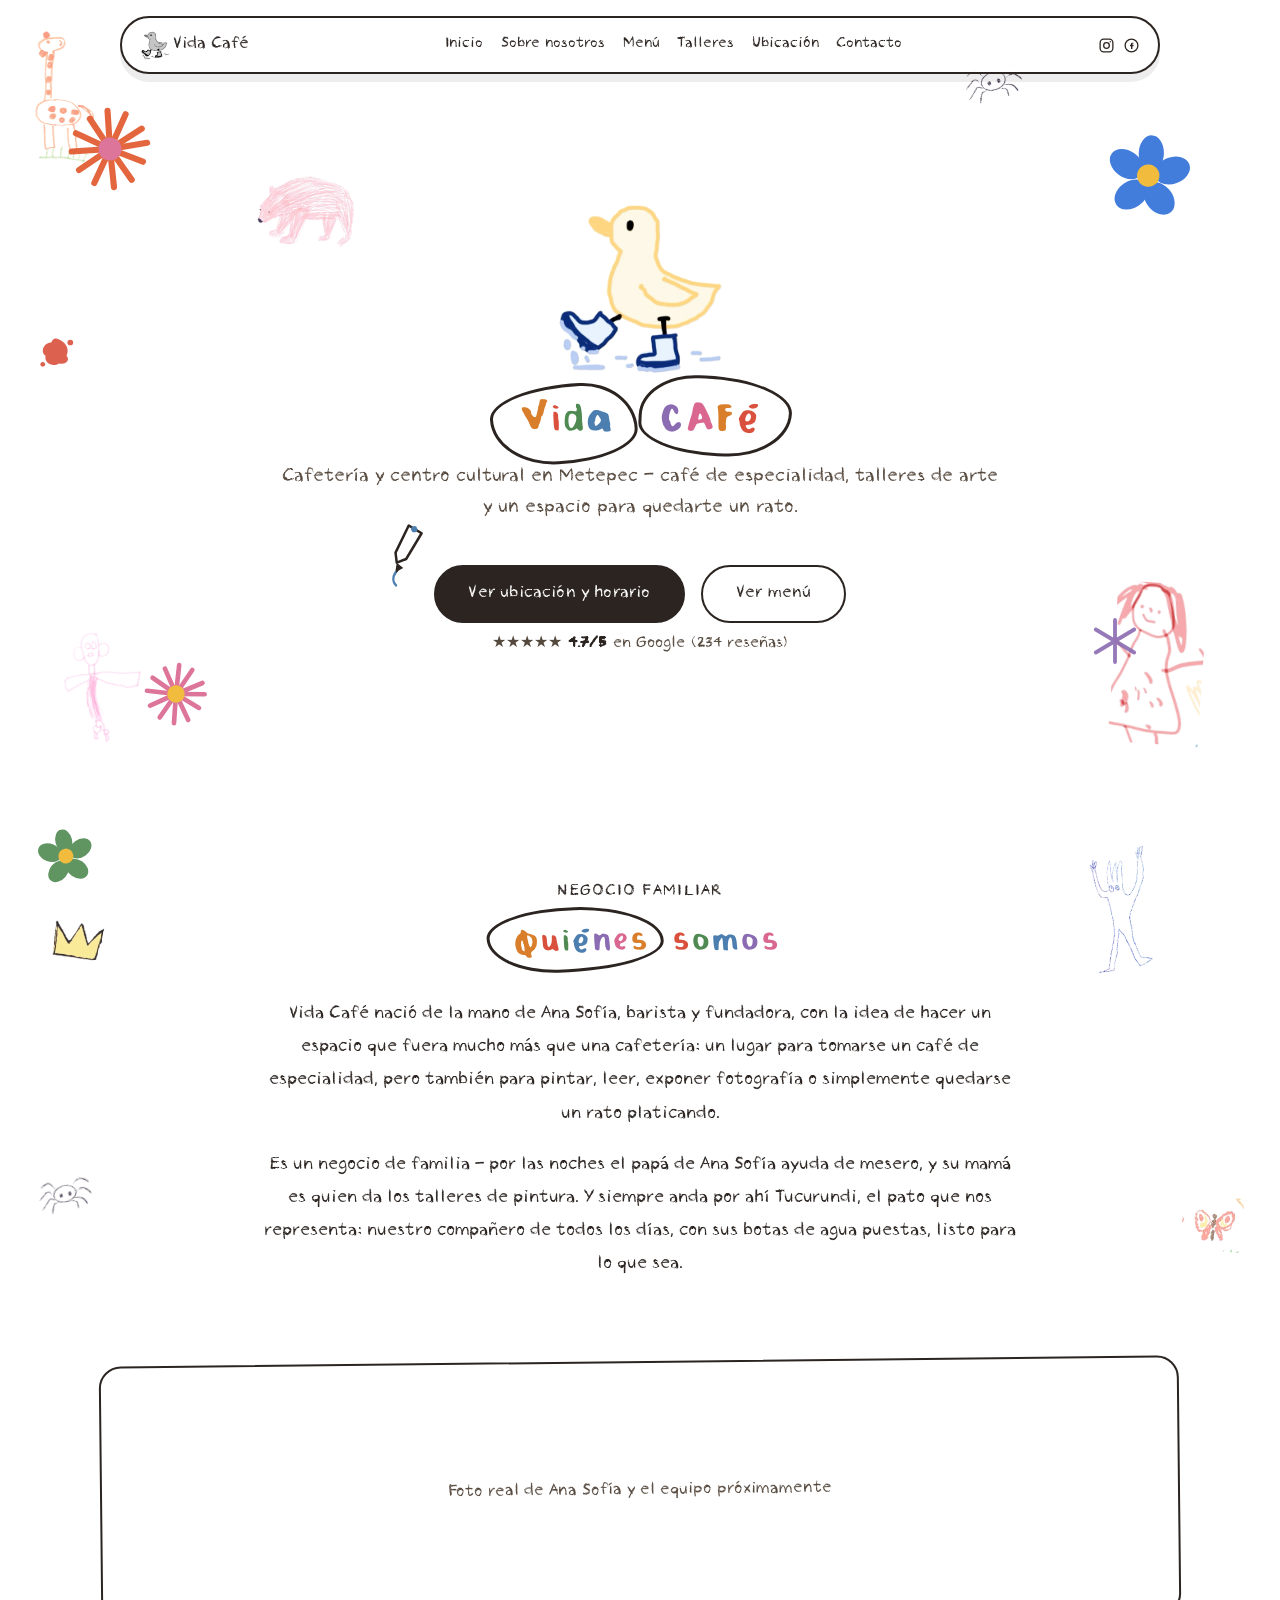
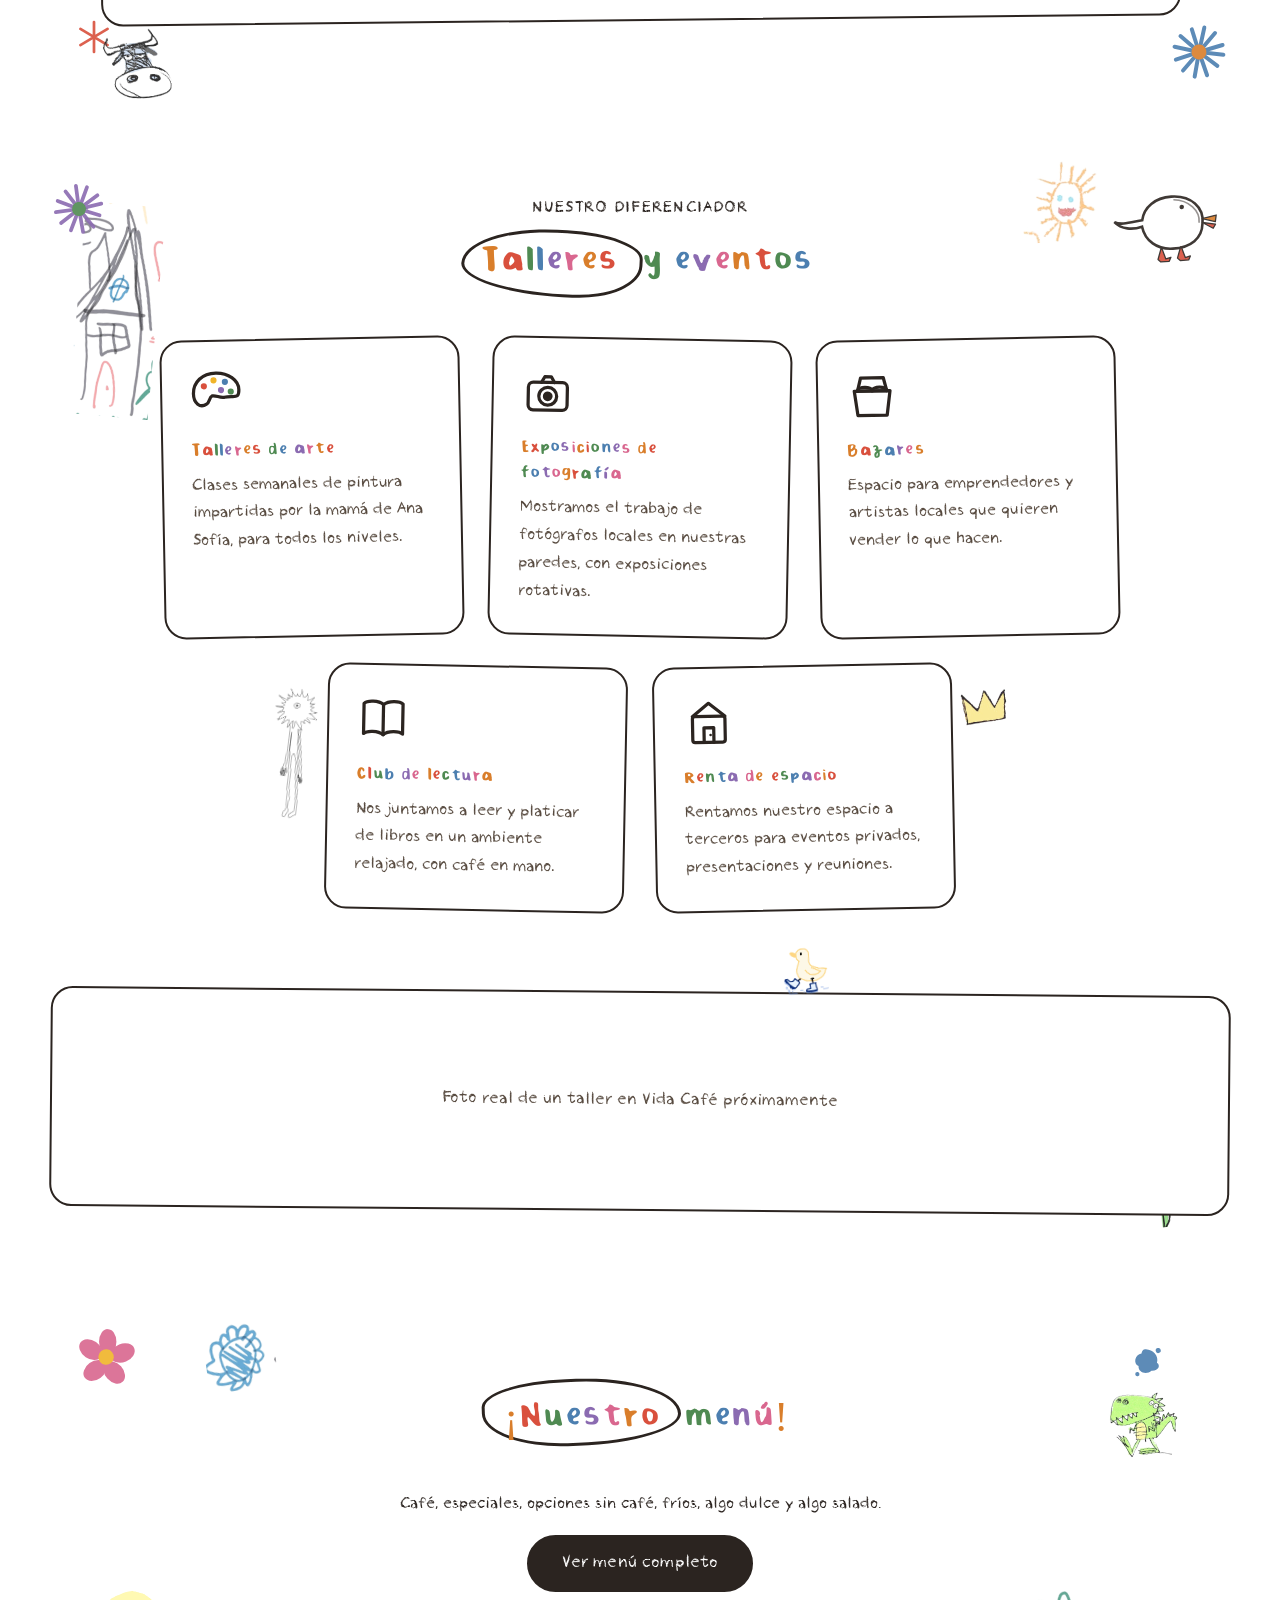
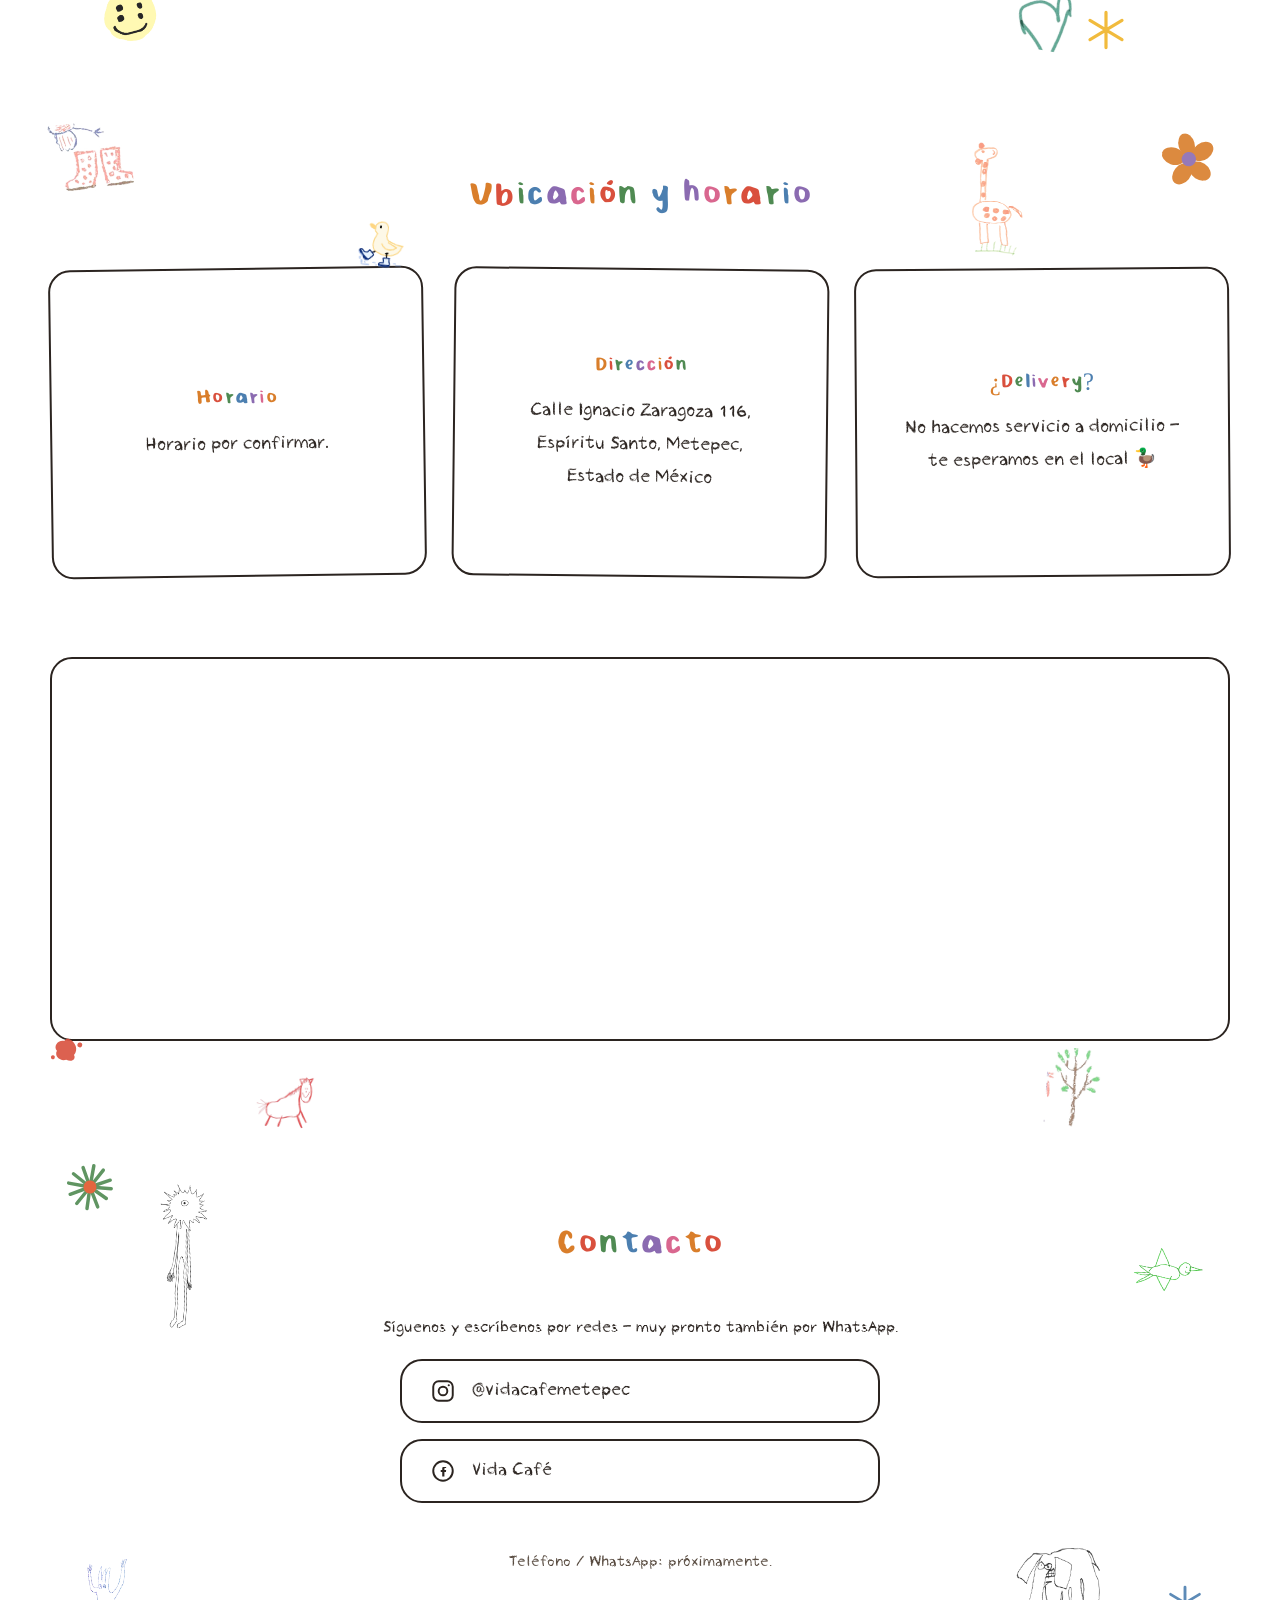
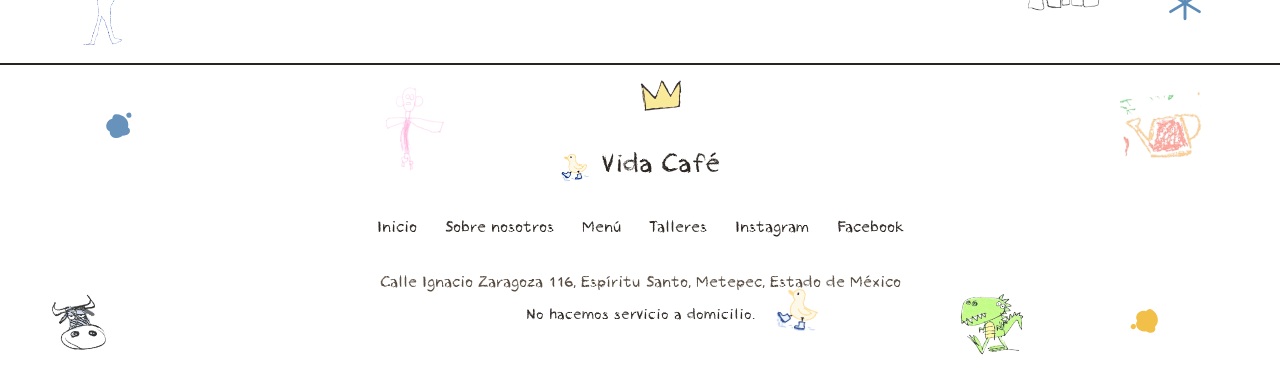
==== index.html @ b2fe5517 "Primer commit: estructura inicial Vida Café" ====
<!DOCTYPE html>
<html lang="es-MX">
<head>
  <meta charset="UTF-8">
  <meta name="viewport" content="width=device-width, initial-scale=1.0">
  <title>Vida Café — Cafetería y Centro Cultural en Metepec</title>
  <meta name="description" content="Vida Café: cafetería y centro cultural en Metepec. Café de especialidad, talleres de arte, exposiciones y bazares. Sin servicio a domicilio.">

  <!-- PENDIENTE: actualizar canonical/og:url con el dominio final de Cloudflare Pages -->
  <link rel="canonical" href="https://vidacafe.pages.dev/">

  <meta property="og:type" content="website">
  <meta property="og:site_name" content="Vida Café">
  <meta property="og:title" content="Vida Café — Cafetería y Centro Cultural en Metepec">
  <meta property="og:description" content="Café de especialidad, talleres de arte, exposiciones y bazares en Metepec. Sin servicio a domicilio.">
  <meta property="og:url" content="https://vidacafe.pages.dev/">
  <meta property="og:image" content="https://vidacafe.pages.dev/images/og-preview.jpg">
  <meta property="og:image:width" content="1200">
  <meta property="og:image:height" content="630">
  <meta property="og:locale" content="es_MX">

  <meta name="twitter:card" content="summary_large_image">
  <meta name="twitter:title" content="Vida Café — Cafetería y Centro Cultural en Metepec">
  <meta name="twitter:description" content="Café de especialidad, talleres de arte, exposiciones y bazares en Metepec.">
  <meta name="twitter:image" content="https://vidacafe.pages.dev/images/og-preview.jpg">

  <link rel="icon" type="image/png" href="images/favicon-pato.png">
  <!-- Precarga de las fuentes locales criticas (cuerpo y titulares) para que
       no se vean un instante con la fuente genérica del sistema antes de
       cargar — ver font-display:block en style.css. -->
  <link rel="preload" href="fonts/CrayonHandRegular2016Demo.ttf" as="font" type="font/ttf" crossorigin>
  <link rel="preload" href="fonts/BoldCrayola-Regular.ttf" as="font" type="font/ttf" crossorigin>
  <link rel="preconnect" href="https://fonts.googleapis.com">
  <link rel="preconnect" href="https://fonts.gstatic.com" crossorigin>
  <link href="https://fonts.googleapis.com/css2?family=Patrick+Hand&family=Permanent+Marker&display=swap" rel="stylesheet">
  <link rel="stylesheet" href="style.css">

  <script type="application/ld+json">
  {
    "@context": "https://schema.org",
    "@type": "CafeOrCoffeeShop",
    "name": "Vida Café",
    "url": "https://vidacafe.pages.dev/",
    "menu": "https://vidacafe.pages.dev/menu.html",
    "address": {
      "@type": "PostalAddress",
      "streetAddress": "Calle Ignacio Zaragoza 116, Espíritu Santo",
      "addressLocality": "Metepec",
      "addressRegion": "Estado de México",
      "addressCountry": "MX"
    },
    "aggregateRating": {
      "@type": "AggregateRating",
      "ratingValue": "4.7",
      "reviewCount": "234"
    },
    "sameAs": [
      "https://www.instagram.com/vidacafemetepec/"
    ]
  }
  </script>
  <!-- NOTA: openingHours y telephone se omiten a propósito del structured data hasta
       confirmar horario vigente y número de contacto (ver PENDIENTES en el código). -->
</head>
<body>

  <!-- Filtro SVG de grano de crayón — compartido, se usa con moderación (solo en el
       Tucurundi grande del hero y el de "Sobre nosotros") para no afectar el
       rendimiento en móvil. -->
  <svg width="0" height="0" style="position:absolute" aria-hidden="true">
    <defs>
      <filter id="crayon-grain" x="-20%" y="-20%" width="140%" height="140%">
        <feTurbulence type="fractalNoise" baseFrequency="0.9" numOctaves="2" result="noise" seed="7"/>
        <feDisplacementMap in="SourceGraphic" in2="noise" scale="3" xChannelSelector="R" yChannelSelector="G"/>
      </filter>
    </defs>
  </svg>

  <!-- ============ HEADER ============ -->
  <header class="site-header" id="site-header">
    <div class="header-inner">
      <a href="#top" class="logo">
        <img src="images/header-pato-color.png" alt="" class="logo-mark">
        Vida Café
      </a>

      <nav class="main-nav" id="main-nav" aria-label="Navegación principal">
        <ul>
          <li><a href="#top">Inicio</a></li>
          <li><a href="#sobre-nosotros">Sobre nosotros</a></li>
          <li><a href="#menu-teaser">Menú</a></li>
          <li><a href="#talleres">Talleres</a></li>
          <li><a href="#ubicacion">Ubicación</a></li>
          <li><a href="#contacto">Contacto</a></li>
        </ul>
      </nav>

      <nav class="header-social" aria-label="Redes sociales">
        <a href="https://www.instagram.com/vidacafemetepec/" target="_blank" rel="noopener" aria-label="Instagram">
          <svg viewBox="0 0 24 24" fill="none" stroke="currentColor" stroke-width="1.8"><rect x="3" y="3" width="18" height="18" rx="5"/><circle cx="12" cy="12" r="4"/><circle cx="17.3" cy="6.7" r="1" fill="currentColor" stroke="none"/></svg>
        </a>
        <!-- PENDIENTE: confirmar URL exacta de la página de Facebook "Vida Café" -->
        <a href="https://www.facebook.com/vidacafemetepec" target="_blank" rel="noopener" aria-label="Facebook">
          <svg viewBox="0 0 24 24" fill="none" stroke="currentColor" stroke-width="1.8"><circle cx="12" cy="12" r="9"/><path d="M13.8 8.2h-1.3c-.7 0-1.2.5-1.2 1.2v1.6H9.9v2h1.4V17h2v-4h1.4l.2-2h-1.6V9.7c0-.3.2-.5.5-.5h1.1V8.2z" fill="currentColor" stroke="none"/></svg>
        </a>
      </nav>

      <button class="nav-toggle" id="nav-toggle" aria-label="Abrir menú de navegación" aria-expanded="false" aria-controls="main-nav">
        <span></span><span></span><span></span>
      </button>
    </div>
  </header>

  <main id="top">

    <!-- ============ HERO ============ -->
    <section class="hero" id="hero">

      <svg class="hero-decor hero-decor--flower-1" viewBox="0 0 120 120" aria-hidden="true">
        <g stroke="#e0562b" stroke-width="8" stroke-linecap="round">
          <line x1="60" y1="60" x2="109" y2="57"/>
          <line x1="60" y1="60" x2="101" y2="81"/>
          <line x1="60" y1="60" x2="84" y2="103"/>
          <line x1="60" y1="60" x2="60" y2="110"/>
          <line x1="60" y1="60" x2="35" y2="102"/>
          <line x1="60" y1="60" x2="17" y2="83"/>
          <line x1="60" y1="60" x2="10" y2="58"/>
          <line x1="60" y1="60" x2="18" y2="35"/>
          <line x1="60" y1="60" x2="38" y2="18"/>
          <line x1="60" y1="60" x2="62" y2="10"/>
          <line x1="60" y1="60" x2="85" y2="17"/>
          <line x1="60" y1="60" x2="104" y2="38"/>
        </g>
        <circle cx="60" cy="60" r="15" fill="#d9678f"/>
      </svg>
      <svg class="hero-decor hero-decor--flower-2" viewBox="0 0 120 120" aria-hidden="true">
        <g fill="#2e6fd9">
          <ellipse cx="60" cy="26" rx="18" ry="26" transform="rotate(-6 60 26)"/>
          <ellipse cx="93" cy="46" rx="19" ry="26" transform="rotate(62 93 46)"/>
          <ellipse cx="80" cy="88" rx="19" ry="26" transform="rotate(132 80 88)"/>
          <ellipse cx="40" cy="88" rx="19" ry="26" transform="rotate(-132 40 88)"/>
          <ellipse cx="27" cy="46" rx="19" ry="26" transform="rotate(-62 27 46)"/>
        </g>
        <circle cx="60" cy="58" r="16" fill="#f0b429"/>
      </svg>
      <svg class="hero-decor hero-decor--flower-3" viewBox="0 0 120 120" aria-hidden="true">
        <g stroke="#d9678f" stroke-width="8" stroke-linecap="round">
          <line x1="60" y1="60" x2="109" y2="57"/>
          <line x1="60" y1="60" x2="101" y2="81"/>
          <line x1="60" y1="60" x2="84" y2="103"/>
          <line x1="60" y1="60" x2="60" y2="110"/>
          <line x1="60" y1="60" x2="35" y2="102"/>
          <line x1="60" y1="60" x2="17" y2="83"/>
          <line x1="60" y1="60" x2="10" y2="58"/>
          <line x1="60" y1="60" x2="18" y2="35"/>
          <line x1="60" y1="60" x2="38" y2="18"/>
          <line x1="60" y1="60" x2="62" y2="10"/>
          <line x1="60" y1="60" x2="85" y2="17"/>
          <line x1="60" y1="60" x2="104" y2="38"/>
        </g>
        <circle cx="60" cy="60" r="15" fill="#f0b429"/>
      </svg>
      <svg class="hero-decor hero-decor--star" viewBox="0 0 50 50" fill="none" stroke="#8b6bb1" stroke-width="4" stroke-linecap="round" aria-hidden="true">
        <path d="M25,3 L25,47 M5,13 L45,37 M45,13 L5,37"/>
      </svg>
      <svg class="hero-decor hero-decor--splatter" viewBox="0 0 40 40" aria-hidden="true">
        <path d="M20,6 C28,8 34,16 30,24 C34,28 30,34 22,32 C16,36 6,32 8,24 C2,20 6,10 14,10 C15,7 17,5 20,6 Z" fill="#d9503d"/>
        <circle cx="34" cy="10" r="3" fill="#d9503d"/>
        <circle cx="5" cy="33" r="2.5" fill="#d9503d"/>
      </svg>
      <img src="images/doodle-nina2.png" alt="" class="site-doodle" style="bottom:6%; right:6%; width:90px; transform:rotate(4deg);">
      <img src="images/doodle-arana.png" alt="" class="site-doodle" style="top:8%; right:20%; width:60px; transform:rotate(-8deg);">
      <img src="images/doodle-oso.png" alt="" class="site-doodle" style="top:22%; left:20%; width:100px; transform:rotate(6deg);">
      <img src="images/doodle-nino2.png" alt="" class="site-doodle" style="bottom:4%; left:5%; width:80px; transform:rotate(-5deg);">
      <img src="images/doodle-jirafa.png" alt="" class="site-doodle" style="top:4%; left:2%; width:70px; transform:rotate(4deg);">

      <div class="hero-content">
        <div class="hero-mascot">
          <img src="images/header-pato-color.png" alt="Tucurundi, el pato mascota de Vida Café" loading="lazy">
        </div>

        <h1>
          <span class="doodle-word doodle-color-a doodle-shape-1">Vida</span>
          <span class="doodle-word doodle-color-e doodle-shape-2">CAFé</span>
        </h1>
        <p class="hero-tagline">Cafetería y centro cultural en Metepec — café de especialidad, talleres de arte y un espacio para quedarte un rato.</p>
        <div class="hero-actions">
          <svg class="hero-brush" viewBox="0 0 80 100" aria-hidden="true">
            <path d="M55,8 L72,25 L38,59 L22,61 L24,45 Z" fill="none" stroke="#2b2420" stroke-width="4" stroke-linejoin="round"/>
            <path d="M22,61 L14,80 L22,74 L30,72 Z" fill="#2b2420"/>
            <path d="M16,76 C10,82 8,90 12,96" fill="none" stroke="#4c7fb0" stroke-width="4" stroke-linecap="round"/>
            <circle cx="62" cy="16" r="5" fill="#4c7fb0"/>
          </svg>
          <a class="btn btn-primary" href="#ubicacion">Ver ubicación y horario</a>
          <a class="btn btn-secondary" href="menu.html">Ver menú</a>
        </div>
        <p class="hero-rating">
          <span aria-hidden="true">★★★★★</span>
          <strong>4.7/5</strong> en Google
          <a href="https://www.google.com/maps/place/VIDA+CAF%C3%88/@19.2511223,-99.6076966,17z/data=!4m8!3m7!1s0x85cd8b53cfdc57ed:0x4b6cc9bba37746ba!8m2!3d19.2511223!4d-99.6076966!9m1!1b1!16s%2Fg%2F11vdk07ysh?entry=ttu&g_ep=EgoyMDI2MDkwMi4wIKXMDSoASAFQAw%3D%3D" target="_blank" rel="noopener">(234 reseñas)</a>
        </p>
      </div>
    </section>

    <!-- ============ SOBRE NOSOTROS ============ -->
    <section id="sobre-nosotros" class="about">
      <svg class="about-decor about-decor--flower-1" viewBox="0 0 120 120" aria-hidden="true">
        <g fill="#4f8a52">
          <ellipse cx="60" cy="26" rx="18" ry="26" transform="rotate(-6 60 26)"/>
          <ellipse cx="93" cy="46" rx="19" ry="26" transform="rotate(62 93 46)"/>
          <ellipse cx="80" cy="88" rx="19" ry="26" transform="rotate(132 80 88)"/>
          <ellipse cx="40" cy="88" rx="19" ry="26" transform="rotate(-132 40 88)"/>
          <ellipse cx="27" cy="46" rx="19" ry="26" transform="rotate(-62 27 46)"/>
        </g>
        <circle cx="60" cy="58" r="16" fill="#f0b429"/>
      </svg>
      <svg class="about-decor about-decor--star" viewBox="0 0 50 50" fill="none" stroke="#d9503d" stroke-width="4" stroke-linecap="round" aria-hidden="true">
        <path d="M25,3 L25,47 M5,13 L45,37 M45,13 L5,37"/>
      </svg>
      <svg class="about-decor about-decor--flower-2" viewBox="0 0 120 120" aria-hidden="true">
        <g stroke="#4c7fb0" stroke-width="8" stroke-linecap="round">
          <line x1="60" y1="60" x2="109" y2="57"/>
          <line x1="60" y1="60" x2="101" y2="81"/>
          <line x1="60" y1="60" x2="84" y2="103"/>
          <line x1="60" y1="60" x2="60" y2="110"/>
          <line x1="60" y1="60" x2="35" y2="102"/>
          <line x1="60" y1="60" x2="17" y2="83"/>
          <line x1="60" y1="60" x2="10" y2="58"/>
          <line x1="60" y1="60" x2="18" y2="35"/>
          <line x1="60" y1="60" x2="38" y2="18"/>
          <line x1="60" y1="60" x2="62" y2="10"/>
          <line x1="60" y1="60" x2="85" y2="17"/>
          <line x1="60" y1="60" x2="104" y2="38"/>
        </g>
        <circle cx="60" cy="60" r="15" fill="#d97e2b"/>
      </svg>
      <img src="images/doodle-criatura-azul.png" alt="" class="site-doodle" style="top:6%; right:10%; width:70px; transform:rotate(-4deg);">
      <img src="images/doodle-vaca.png" alt="" class="site-doodle" style="bottom:1%; left:8%; width:70px; transform:rotate(-4deg);">
      <img src="images/doodle-corona.png" alt="" class="site-doodle" style="top:14%; left:4%; width:55px; transform:rotate(8deg);">
      <img src="images/doodle-arana.png" alt="" class="site-doodle" style="top:42%; left:3%; width:55px; transform:rotate(-6deg);">
      <img src="images/doodle-mariposa.png" alt="" class="site-doodle" style="top:44%; right:3%; width:60px; transform:rotate(6deg);">

      <div class="about-card">
        <div class="about-text">
          <span class="eyebrow">Negocio familiar</span>
          <h2>
            <span class="doodle-word doodle-color-c doodle-shape-3">Quiénes</span>
            somos
          </h2>
          <p>
            Vida Café nació de la mano de Ana Sofía, barista y fundadora, con la idea de hacer
            un espacio que fuera mucho más que una cafetería: un lugar para tomarse un café
            de especialidad, pero también para pintar, leer, exponer fotografía o simplemente
            quedarse un rato platicando.
          </p>
          <p>
            Es un negocio de familia — por las noches el papá de Ana Sofía ayuda de mesero, y
            su mamá es quien da los talleres de pintura. Y siempre anda por ahí Tucurundi,
            el pato que nos representa: nuestro compañero de todos los días, con sus botas
            de agua puestas, listo para lo que sea.
          </p>
        </div>
      </div>

      <div class="about-photo">
        <!-- FOTO PLACEHOLDER: reemplazar por foto real de Ana Sofía / familia / espacio -->
        Foto real de Ana Sofía y el equipo próximamente
      </div>
    </section>

    <!-- ============ TALLERES Y EVENTOS ============ -->
    <section id="talleres" class="talleres">
      <svg class="talleres-duck" viewBox="0 0 200 160" aria-hidden="true">
        <path d="M40,70 C35,45 55,25 85,25 C110,25 128,38 132,58 C150,60 165,64 175,58 C165,70 148,72 133,68 C130,90 112,105 88,105 C60,105 42,92 40,70 Z" fill="none" stroke="#2b2420" stroke-width="4"/>
        <path d="M45,68 C42,50 58,32 82,30" fill="none" stroke="#2b2420" stroke-width="2.5" opacity="0.55"/>
        <circle cx="70" cy="42" r="3.5" fill="#2b2420"/>
        <path d="M40,62 L18,58 L20,68 Z" fill="#d97e2b" stroke="#2b2420" stroke-width="2" stroke-linejoin="round"/>
        <path d="M40,68 L20,72 L24,78 Z" fill="#d9503d" stroke="#2b2420" stroke-width="2" stroke-linejoin="round"/>
        <path d="M75,103 L70,120 L62,118 L65,124 L78,124 L82,120 L76,103 Z" fill="#d9503d" stroke="#2b2420" stroke-width="2" stroke-linejoin="round"/>
        <path d="M105,103 L100,120 L92,118 L95,124 L108,124 L112,120 L106,103 Z" fill="#d9503d" stroke="#2b2420" stroke-width="2" stroke-linejoin="round"/>
      </svg>
      <svg class="hero-decor hero-decor--flower-3" style="top:6%; left:4%; width:56px; transform:rotate(-10deg);" viewBox="0 0 120 120" aria-hidden="true">
        <g stroke="#8b6bb1" stroke-width="8" stroke-linecap="round">
          <line x1="60" y1="60" x2="109" y2="57"/>
          <line x1="60" y1="60" x2="101" y2="81"/>
          <line x1="60" y1="60" x2="84" y2="103"/>
          <line x1="60" y1="60" x2="60" y2="110"/>
          <line x1="60" y1="60" x2="35" y2="102"/>
          <line x1="60" y1="60" x2="17" y2="83"/>
          <line x1="60" y1="60" x2="10" y2="58"/>
          <line x1="60" y1="60" x2="18" y2="35"/>
          <line x1="60" y1="60" x2="38" y2="18"/>
          <line x1="60" y1="60" x2="62" y2="10"/>
          <line x1="60" y1="60" x2="85" y2="17"/>
          <line x1="60" y1="60" x2="104" y2="38"/>
        </g>
        <circle cx="60" cy="60" r="15" fill="#4f8a52"/>
      </svg>
      <img src="images/doodle-sol2.png" alt="" class="site-doodle" style="top:4%; right:14%; width:80px; transform:rotate(-5deg);">
      <img src="images/doodle-mariposa.png" alt="" class="site-doodle" style="bottom:10%; left:5%; width:70px; transform:rotate(8deg);">
      <img src="images/doodle-casa.png" alt="" class="site-doodle" style="top:8%; left:6%; width:80px; transform:rotate(5deg);">
      <img src="images/doodle-ramo-flores.png" alt="" class="site-doodle" style="bottom:6%; right:6%; width:80px; transform:rotate(-6deg);">

      <span class="eyebrow" style="text-align:center; display:block;">Nuestro diferenciador</span>
      <h2>
        <span class="doodle-word doodle-color-b doodle-shape-4">Talleres</span>
        y eventos
      </h2>

      <div class="talleres-grid">

        <article class="taller-card">
          <svg viewBox="0 0 64 64" fill="none" stroke="#2b2420" stroke-width="4" stroke-linecap="round" stroke-linejoin="round" aria-hidden="true">
            <path d="M32,4 C15,4 4,15 4,29 C4,41 12,47 20,42 C24,40 23,34 27,32 C32,31 36,35 42,34 C53,31 60,38 60,25 C60,13 47,4 32,4 Z" fill="none"/>
            <circle cx="17" cy="20" r="3.8" fill="#d9503d" stroke="none"/>
            <circle cx="29" cy="13" r="3.8" fill="#f0b429" stroke="none"/>
            <circle cx="43" cy="15" r="3.8" fill="#4c7fb0" stroke="none"/>
            <circle cx="50" cy="27" r="3.8" fill="#4f8a52" stroke="none"/>
            <circle cx="38" cy="25" r="3.8" fill="#8b6bb1" stroke="none"/>
          </svg>
          <h3>Talleres de arte</h3>
          <p>Clases semanales de pintura impartidas por la mamá de Ana Sofía, para todos los niveles.</p>
        </article>

        <article class="taller-card">
          <svg viewBox="0 0 64 64" fill="none" stroke="#2b2420" stroke-width="4" stroke-linecap="round" stroke-linejoin="round" aria-hidden="true">
            <rect x="8" y="20" width="48" height="34" rx="6"/>
            <path d="M24,20 L28,13 L36,13 L40,20"/>
            <circle cx="32" cy="37" r="11"/>
            <circle cx="32" cy="37" r="4" fill="#2b2420"/>
          </svg>
          <h3>Exposiciones de fotografía</h3>
          <p>Mostramos el trabajo de fotógrafos locales en nuestras paredes, con exposiciones rotativas.</p>
        </article>

        <article class="taller-card">
          <svg viewBox="0 0 64 64" fill="none" stroke="#2b2420" stroke-width="4" stroke-linecap="round" stroke-linejoin="round" aria-hidden="true">
            <path d="M14,26 L18,10 L46,10 L50,26 Z"/>
            <path d="M10,26 L54,26 L50,56 L14,56 Z"/>
            <path d="M14,26 C14,20 32,20 32,26 C32,20 50,20 50,26"/>
          </svg>
          <h3>Bazares</h3>
          <p>Espacio para emprendedores y artistas locales que quieren vender lo que hacen.</p>
        </article>

        <article class="taller-card">
          <img src="images/doodle-criatura-estrella.png" alt="" class="site-doodle" style="top:10%; left:-60px; width:45px; transform:rotate(6deg);">
          <svg viewBox="0 0 64 64" fill="none" stroke="#2b2420" stroke-width="4" stroke-linecap="round" stroke-linejoin="round" aria-hidden="true">
            <path d="M32,14 C26,9 12,9 8,13 L8,50 C12,46 26,46 32,51"/>
            <path d="M32,14 C38,9 52,9 56,13 L56,50 C52,46 38,46 32,51"/>
            <line x1="32" y1="14" x2="32" y2="51"/>
          </svg>
          <h3>Club de lectura</h3>
          <p>Nos juntamos a leer y platicar de libros en un ambiente relajado, con café en mano.</p>
        </article>

        <article class="taller-card">
          <img src="images/doodle-corona.png" alt="" class="site-doodle" style="top:10%; right:-60px; width:50px; transform:rotate(-8deg);">
          <svg viewBox="0 0 64 64" fill="none" stroke="#2b2420" stroke-width="4" stroke-linecap="round" stroke-linejoin="round" aria-hidden="true">
            <rect x="12" y="24" width="40" height="32" rx="3"/>
            <path d="M12,24 L32,8 L52,24"/>
            <path d="M38,56 L38,38 L26,38 L26,56"/>
            <circle cx="34" cy="47" r="1.6" fill="#2b2420" stroke="none"/>
          </svg>
          <h3>Renta de espacio</h3>
          <p>Rentamos nuestro espacio a terceros para eventos privados, presentaciones y reuniones.</p>
        </article>

      </div>

      <div class="talleres-photo">
        <img src="images/header-pato-color.png" alt="" class="site-doodle mascot-climb" style="top:0; left:62%; width:46px; transform:translateY(-100%) rotate(-6deg);">
        <!-- FOTO PLACEHOLDER: reemplazar por foto real de un taller o evento en Vida Café -->
        Foto real de un taller en Vida Café próximamente
      </div>
    </section>

    <!-- ============ TEASER DE MENÚ ============ -->
    <section id="menu-teaser" class="menu-teaser">
      <svg class="menu-teaser-decor menu-teaser-decor--flower-1" viewBox="0 0 120 120" aria-hidden="true">
        <g fill="#d9678f">
          <ellipse cx="60" cy="26" rx="18" ry="26" transform="rotate(-6 60 26)"/>
          <ellipse cx="93" cy="46" rx="19" ry="26" transform="rotate(62 93 46)"/>
          <ellipse cx="80" cy="88" rx="19" ry="26" transform="rotate(132 80 88)"/>
          <ellipse cx="40" cy="88" rx="19" ry="26" transform="rotate(-132 40 88)"/>
          <ellipse cx="27" cy="46" rx="19" ry="26" transform="rotate(-62 27 46)"/>
        </g>
        <circle cx="60" cy="58" r="16" fill="#f0b429"/>
      </svg>
      <svg class="menu-teaser-decor menu-teaser-decor--splatter" viewBox="0 0 40 40" aria-hidden="true">
        <path d="M20,6 C28,8 34,16 30,24 C34,28 30,34 22,32 C16,36 6,32 8,24 C2,20 6,10 14,10 C15,7 17,5 20,6 Z" fill="#4c7fb0"/>
        <circle cx="34" cy="10" r="3" fill="#4c7fb0"/>
        <circle cx="5" cy="33" r="2.5" fill="#4c7fb0"/>
      </svg>
      <svg class="menu-teaser-decor menu-teaser-decor--star" viewBox="0 0 50 50" fill="none" stroke="#f0b429" stroke-width="4" stroke-linecap="round" aria-hidden="true">
        <path d="M25,3 L25,47 M5,13 L45,37 M45,13 L5,37"/>
      </svg>
      <img src="images/doodle-flor-azul.png" alt="" class="site-doodle" style="top:6%; left:16%; width:70px; transform:rotate(-8deg);">
      <img src="images/doodle-corazon-verde.png" alt="" class="site-doodle" style="bottom:8%; right:16%; width:60px; transform:rotate(10deg);">
      <img src="images/doodle-dino-verde.png" alt="" class="site-doodle" style="top:24%; right:8%; width:70px; transform:rotate(6deg);">
      <img src="images/doodle-carita-feliz.png" alt="" class="site-doodle" style="bottom:10%; left:8%; width:55px; transform:rotate(-6deg);">

      <h2>
        <span class="doodle-word doodle-color-d doodle-shape-5">¡Nuestro</span>
        menú!
      </h2>
      <p>Café, especiales, opciones sin café, fríos, algo dulce y algo salado.</p>
      <a class="btn btn-primary" href="menu.html">Ver menú completo</a>
    </section>

    <!-- ============ UBICACIÓN ============ -->
    <section id="ubicacion" class="location">
      <svg class="location-decor location-decor--flower" viewBox="0 0 120 120" aria-hidden="true">
        <g fill="#d97e2b">
          <ellipse cx="60" cy="26" rx="18" ry="26" transform="rotate(-6 60 26)"/>
          <ellipse cx="93" cy="46" rx="19" ry="26" transform="rotate(62 93 46)"/>
          <ellipse cx="80" cy="88" rx="19" ry="26" transform="rotate(132 80 88)"/>
          <ellipse cx="40" cy="88" rx="19" ry="26" transform="rotate(-132 40 88)"/>
          <ellipse cx="27" cy="46" rx="19" ry="26" transform="rotate(-62 27 46)"/>
        </g>
        <circle cx="60" cy="58" r="16" fill="#8b6bb1"/>
      </svg>
      <svg class="location-decor location-decor--splatter" viewBox="0 0 40 40" aria-hidden="true">
        <path d="M20,6 C28,8 34,16 30,24 C34,28 30,34 22,32 C16,36 6,32 8,24 C2,20 6,10 14,10 C15,7 17,5 20,6 Z" fill="#d9503d"/>
        <circle cx="34" cy="10" r="3" fill="#d9503d"/>
        <circle cx="5" cy="33" r="2.5" fill="#d9503d"/>
      </svg>
      <img src="images/doodle-botas.png" alt="" class="site-doodle" style="top:4%; left:4%; width:80px; transform:rotate(-6deg);">
      <img src="images/doodle-arbol.png" alt="" class="site-doodle" style="bottom:0%; right:14%; width:55px; transform:rotate(4deg);">
      <img src="images/doodle-jirafa.png" alt="" class="site-doodle" style="top:6%; right:20%; width:60px; transform:rotate(4deg);">
      <img src="images/doodle-caballo.png" alt="" class="site-doodle" style="bottom:0%; left:20%; width:60px; transform:rotate(-4deg);">

      <h2>Ubicación y horario</h2>

      <div class="location-grid">
        <div class="location-card">
          <img src="images/header-pato-color.png" alt="" class="site-doodle mascot-climb" style="top:0; right:16px; width:46px; transform:translateY(-100%) rotate(8deg);">
          <h3>Horario</h3>
          <!-- PENDIENTE: confirmar horario vigente (dos fuentes distintas, ver notas) -->
          <p>Horario por confirmar.</p>
        </div>

        <div class="location-card">
          <h3>Dirección</h3>
          <address>Calle Ignacio Zaragoza 116,<br>Espíritu Santo, Metepec,<br>Estado de México</address>
        </div>

        <div class="location-card">
          <h3>¿Delivery?</h3>
          <p>No hacemos servicio a domicilio — te esperamos en el local 🦆</p>
        </div>
      </div>

      <div class="location-map">
        <iframe
          title="Mapa de ubicación de Vida Café"
          src="https://www.google.com/maps?q=Calle+Ignacio+Zaragoza+116%2C+Esp%C3%ADritu+Santo%2C+Metepec%2C+Estado+de+M%C3%A9xico&output=embed&z=16"
          width="100%" height="380" style="border:0;" allowfullscreen loading="lazy"
          referrerpolicy="no-referrer-when-downgrade">
        </iframe>
      </div>
    </section>

    <!-- ============ CONTACTO ============ -->
    <section id="contacto" class="contacto">
      <svg class="contacto-decor contacto-decor--flower" viewBox="0 0 120 120" aria-hidden="true">
        <g stroke="#4f8a52" stroke-width="8" stroke-linecap="round">
          <line x1="60" y1="60" x2="109" y2="57"/>
          <line x1="60" y1="60" x2="101" y2="81"/>
          <line x1="60" y1="60" x2="84" y2="103"/>
          <line x1="60" y1="60" x2="60" y2="110"/>
          <line x1="60" y1="60" x2="35" y2="102"/>
          <line x1="60" y1="60" x2="17" y2="83"/>
          <line x1="60" y1="60" x2="10" y2="58"/>
          <line x1="60" y1="60" x2="18" y2="35"/>
          <line x1="60" y1="60" x2="38" y2="18"/>
          <line x1="60" y1="60" x2="62" y2="10"/>
          <line x1="60" y1="60" x2="85" y2="17"/>
          <line x1="60" y1="60" x2="104" y2="38"/>
        </g>
        <circle cx="60" cy="60" r="15" fill="#e0562b"/>
      </svg>
      <svg class="contacto-decor contacto-decor--star" viewBox="0 0 50 50" fill="none" stroke="#4c7fb0" stroke-width="4" stroke-linecap="round" aria-hidden="true">
        <path d="M25,3 L25,47 M5,13 L45,37 M45,13 L5,37"/>
      </svg>
      <img src="images/doodle-criatura-estrella.png" alt="" class="site-doodle" style="top:10%; left:12%; width:50px; transform:rotate(6deg);">
      <img src="images/doodle-elefante.png" alt="" class="site-doodle" style="bottom:10%; right:14%; width:85px; transform:rotate(-3deg);">
      <img src="images/doodle-pajaro2.png" alt="" class="site-doodle" style="top:22%; right:6%; width:70px; transform:rotate(-4deg);">
      <img src="images/doodle-criatura-azul.png" alt="" class="site-doodle" style="bottom:3%; left:6%; width:50px; transform:rotate(4deg);">

      <h2>Contacto</h2>
      <p>Síguenos y escríbenos por redes — muy pronto también por WhatsApp.</p>

      <div class="contacto-links">
        <a class="contacto-link" href="https://www.instagram.com/vidacafemetepec/" target="_blank" rel="noopener">
          <svg viewBox="0 0 24 24" fill="none" stroke="currentColor" stroke-width="1.8"><rect x="3" y="3" width="18" height="18" rx="5"/><circle cx="12" cy="12" r="4"/><circle cx="17.3" cy="6.7" r="1" fill="currentColor" stroke="none"/></svg>
          @vidacafemetepec
        </a>
        <!-- PENDIENTE: confirmar URL exacta de la página de Facebook "Vida Café" -->
        <a class="contacto-link" href="https://www.facebook.com/vidacafemetepec" target="_blank" rel="noopener">
          <svg viewBox="0 0 24 24" fill="none" stroke="currentColor" stroke-width="1.8"><circle cx="12" cy="12" r="9"/><path d="M13.8 8.2h-1.3c-.7 0-1.2.5-1.2 1.2v1.6H9.9v2h1.4V17h2v-4h1.4l.2-2h-1.6V9.7c0-.3.2-.5.5-.5h1.1V8.2z" fill="currentColor" stroke="none"/></svg>
          Vida Café
        </a>
      </div>

      <!-- PENDIENTE: teléfono/WhatsApp de contacto -->
      <p class="contacto-pending">Teléfono / WhatsApp: próximamente.</p>
    </section>

  </main>

  <!-- ============ FOOTER ============ -->
  <footer class="site-footer">
    <svg class="footer-splatter footer-splatter--a" viewBox="0 0 40 40" aria-hidden="true">
      <path d="M20,6 C28,8 34,16 30,24 C34,28 30,34 22,32 C16,36 6,32 8,24 C2,20 6,10 14,10 C15,7 17,5 20,6 Z" fill="#4c7fb0"/>
      <circle cx="34" cy="10" r="3" fill="#4c7fb0"/>
    </svg>
    <svg class="footer-splatter footer-splatter--b" viewBox="0 0 40 40" aria-hidden="true">
      <path d="M20,6 C28,8 34,16 30,24 C34,28 30,34 22,32 C16,36 6,32 8,24 C2,20 6,10 14,10 C15,7 17,5 20,6 Z" fill="#f0b429"/>
      <circle cx="6" cy="32" r="3" fill="#f0b429"/>
    </svg>
    <img src="images/doodle-regadera.png" alt="" class="site-doodle" style="top:10%; right:6%; width:80px; transform:rotate(-6deg);">
    <img src="images/doodle-nino2.png" alt="" class="site-doodle" style="top:6%; left:30%; width:60px; transform:rotate(4deg);">
    <img src="images/doodle-dino-verde.png" alt="" class="site-doodle" style="bottom:6%; right:20%; width:65px; transform:rotate(4deg);">
    <img src="images/doodle-vaca.png" alt="" class="site-doodle" style="bottom:8%; left:4%; width:55px; transform:rotate(-4deg);">
    <img src="images/doodle-corona.png" alt="" class="site-doodle" style="top:4%; left:50%; width:45px; transform:rotate(-6deg);">
    <img src="images/header-pato-color.png" alt="" class="site-doodle" style="bottom:14%; right:36%; width:42px; transform:rotate(10deg);">
    <div class="footer-inner">
      <p class="footer-brand">
        <img src="images/header-pato-color.png" alt="" class="logo-mark">
        Vida Café
      </p>
      <nav class="footer-links" aria-label="Enlaces de contacto">
        <ul>
          <li><a href="#top">Inicio</a></li>
          <li><a href="#sobre-nosotros">Sobre nosotros</a></li>
          <li><a href="menu.html">Menú</a></li>
          <li><a href="#talleres">Talleres</a></li>
          <li><a href="https://www.instagram.com/vidacafemetepec/" target="_blank" rel="noopener">Instagram</a></li>
          <li><a href="https://www.facebook.com/vidacafemetepec" target="_blank" rel="noopener">Facebook</a></li>
        </ul>
      </nav>
      <p class="footer-address">Calle Ignacio Zaragoza 116, Espíritu Santo, Metepec, Estado de México</p>
      <p class="footer-no-delivery">No hacemos servicio a domicilio.</p>
    </div>
  </footer>

  <script src="script.js"></script>
</body>
</html>
---- style.css ----
/* ==========================================================================
   VIDA CAFÉ — style.css
   Base: blanco y negro puro (fondo, botones, nav, texto, bordes).
   El color SOLO aparece en los dibujos (patos, flores, pinceles, salpicaduras
   de pintura) repartidos por la página — nunca en fondos de UI ni en letras.
   Tipografía: Bold Crayola para títulos/encabezados (h1, h2, h3) — contraste
   con Crayon Hand, que se usa en cuerpo, nav, botones y menú.
   Fallback de Crayon Hand: Patrick Hand (Google Fonts) — solo si no carga.
   Fallback de Bold Crayola: Permanent Marker (Google Fonts) — solo si no carga.
   ========================================================================== */

/* ---------- 0. FUENTES LOCALES ---------- */
@font-face {
  font-family: "Crayon Hand";
  src: url("fonts/CrayonHandRegular2016Demo.ttf") format("truetype");
  font-weight: 400;
  font-style: normal;
  font-display: block;
}

@font-face {
  font-family: "Crayon Kids";
  src: url("fonts/Crayon_Kids_1.ttf") format("truetype");
  font-weight: 400;
  font-style: normal;
  font-display: block;
}

/* La fuente demo "Crayon Hand" trae la coma, el punto y el signo de
   interrogación de cierre dibujados en blanco (glifo vacío, no ausente) —
   así que el navegador no activa el fallback automático para esos
   caracteres. Se parcha con una segunda cara de la MISMA familia,
   restringida por unicode-range, que toma esos glifos puntuales de
   Patrick Hand (mismo look "a mano"). El resto de la puntuación (¿ ! ; : '
   " ( ) & - — / %) sí viene dibujada en Crayon Hand y no se toca. */
@font-face {
  font-family: "Crayon Hand";
  src: url("fonts/PatrickHand-Regular.woff2") format("woff2");
  font-weight: 400;
  font-style: normal;
  font-display: block;
  unicode-range: U+002C, U+002E, U+003F;
}

@font-face {
  font-family: "Bold Crayola";
  src: url("fonts/BoldCrayola-Regular.ttf") format("truetype");
  font-weight: 400;
  font-style: normal;
  font-display: block;
}

/* ---------- 1. VARIABLES ---------- */
:root {
  /* Fondo: blanco puro en todo el sitio */
  --color-bg: #ffffff;
  --color-panel: #ffffff;
  --color-footer: #ffffff;
  --color-border: var(--color-ink);
  --color-hover: rgba(43, 36, 32, 0.06);

  /* Tinta */
  --color-ink: #2b2420;
  --color-ink-soft: #55483d;
  --color-line-blue: #2e6fd9;

  /* Tucurundi (mascota) — trazo azul petróleo, sin relleno */
  --duck-line: #2e6fd9;

  /* Acentos de crayón (bloques de titulares, flores, tarjetas) */
  --accent-yellow: #f0b429;
  --accent-orange: #d97e2b;
  --accent-red: #d9503d;
  --accent-green: #4f8a52;
  --accent-blue: #4c7fb0;
  --accent-purple: #8b6bb1;
  --accent-pink: #d9678f;

  /* Tipografía */
  --font-body: "Crayon Hand", "Patrick Hand", cursive;
  --font-display: "Bold Crayola", "Permanent Marker", cursive;
  --font-icon: "Crayon Kids", cursive;

  /* Espaciado */
  --space-xs: 0.5rem;
  --space-sm: 1rem;
  --space-md: 1.75rem;
  --space-lg: 3rem;
  --space-xl: 5rem;
  --space-2xl: 5.5rem;

  /* Layout */
  --content-max: 1180px;
  --header-gap: 1rem;
  --header-height: 54px;
  --header-clearance: calc(var(--header-height) + var(--header-gap) * 2 + 0.5rem);
  --radius: 10px;
  --radius-lg: 22px;
  --transition: 0.25s ease;
}

/* ---------- 2. RESET / BASE ---------- */
*, *::before, *::after { box-sizing: border-box; }

html {
  scroll-behavior: smooth;
  scroll-padding-top: var(--header-clearance);
}

body {
  margin: 0;
  font-family: var(--font-body);
  color: var(--color-ink);
  background: var(--color-bg);
  line-height: 1.6;
  -webkit-font-smoothing: antialiased;
}

img { max-width: 100%; display: block; }

svg { display: block; }

h1, h2, h3, h4 {
  font-family: var(--font-body);
  font-weight: 400;
  line-height: 1.2;
  margin: 0;
  color: var(--color-ink);
}

/* Titulares en Bold Crayola para que contrasten con Crayon Hand en el
   cuerpo — así ni el texto chico ni el grande se quedan en una sola
   tipografía. */
h1, h2, h3 {
  font-family: var(--font-display);
  font-weight: 400;
  letter-spacing: 0.01em;
}

/* Todos los títulos en Bold Crayola (incluido el del hero) se colorean letra
   por letra desde script.js — cada span.rainbow-letter define su color vía
   JS inline. El "Vida Café" del logo del header queda fuera a propósito:
   se deja en negro (var(--color-ink), heredado de .logo). */

p { margin: 0 0 1em; color: var(--color-ink); }
p:last-child { margin-bottom: 0; }

a { color: inherit; text-decoration: none; }

ul { list-style: none; margin: 0; padding: 0; }

.header-inner,
.footer-inner {
  max-width: var(--content-max);
  margin: 0 auto;
  padding: 0 var(--space-md);
}

section > h2 {
  font-size: clamp(1.9rem, 3.4vw, 2.7rem);
  text-align: center;
  margin-bottom: var(--space-lg);
}

.eyebrow {
  display: block;
  font-size: 1rem;
  letter-spacing: 0.08em;
  text-transform: uppercase;
  color: var(--color-ink);
  margin-bottom: var(--space-xs);
}

.visually-hidden {
  position: absolute;
  width: 1px;
  height: 1px;
  margin: -1px;
  padding: 0;
  overflow: hidden;
  clip: rect(0, 0, 0, 0);
  white-space: nowrap;
  border: 0;
}

/* ---------- 3. TÍTULOS "CIRCULADOS A MANO" (técnica doodle, blanco y negro) ---------- */
/* Cada palabra clave se envuelve en <span class="doodle-word ...">. El
   ::before dibuja un anillo negro irregular y desalineado alrededor —como si
   alguien la hubiera circulado con marcador— nunca un relleno de color: el
   color de la página vive solo en los dibujos, no en las letras. */
.doodle-word {
  position: relative;
  display: inline-block;
  padding: 0.08em 0.3em;
  z-index: 1;
}
.doodle-word::before {
  content: "";
  position: absolute;
  inset: -0.1em -0.2em;
  z-index: -1;
  background: none;
  border: 3px solid var(--color-ink);
}

/* doodle-color-* ya no tiñe nada — se conserva como nombre de clase en el
   HTML para no reescribirlo, pero el color vive solo en los dibujos. */
.doodle-color-a::before, .doodle-color-b::before, .doodle-color-c::before,
.doodle-color-d::before, .doodle-color-e::before, .doodle-color-f::before { background: none; }

.doodle-shape-1::before { border-radius: 62% 38% 55% 45% / 40% 60% 40% 60%; transform: rotate(-3deg) translate(-2%, 6%); }
.doodle-shape-2::before { border-radius: 40% 60% 45% 55% / 55% 45% 60% 40%; transform: rotate(2.5deg) translate(3%, -4%); }
.doodle-shape-3::before { border-radius: 50% 50% 60% 40% / 45% 55% 45% 55%; transform: rotate(-1.5deg) translate(-3%, -3%); }
.doodle-shape-4::before { border-radius: 55% 45% 40% 60% / 60% 40% 55% 45%; transform: rotate(3deg) translate(2%, 5%); }
.doodle-shape-5::before { border-radius: 45% 55% 55% 45% / 40% 60% 45% 55%; transform: rotate(-2deg) translate(0, -5%); }

/* ---------- 4. BOTONES (blanco y negro — el color lo ponen los dibujos alrededor) ---------- */
.btn {
  display: inline-block;
  padding: 0.75em 1.9em;
  border-radius: 999px;
  font-family: var(--font-body);
  font-size: 1.08rem;
  letter-spacing: 0.01em;
  border: 2.5px solid var(--color-ink);
  transition: transform var(--transition), background var(--transition), color var(--transition);
  cursor: pointer;
}

.btn-primary {
  background: var(--color-ink);
  color: #fff;
}
.btn-primary:hover { background: #fff; color: var(--color-ink); transform: rotate(-1deg) translateY(-2px); }

.btn-secondary {
  background: transparent;
  color: var(--color-ink);
}
.btn-secondary:hover {
  background: var(--color-ink);
  color: #fff;
  transform: rotate(1deg) translateY(-2px);
}

/* ---------- 5. HEADER ---------- */
.site-header {
  position: fixed;
  top: var(--header-gap);
  left: 50%;
  transform: translateX(-50%);
  z-index: 100;
  width: calc(100% - 2rem);
  max-width: 1040px;
  border-radius: 999px;
  background: rgba(255, 255, 255, 0.92);
  backdrop-filter: blur(10px);
  -webkit-backdrop-filter: blur(10px);
  border: 2px solid var(--color-ink);
  box-shadow: 0 8px 0 rgba(43, 36, 32, 0.08);
}

.header-inner {
  max-width: none;
  padding: 0 1.1rem;
  height: var(--header-height);
  display: flex;
  align-items: center;
  justify-content: space-between;
  gap: 1.1rem;
}

.logo {
  display: flex;
  align-items: center;
  gap: 0.35rem;
  font-size: 1.05rem;
  color: var(--color-ink);
  flex-shrink: 0;
}
.logo svg, .logo-mark { width: 28px; height: 28px; flex-shrink: 0; object-fit: contain; }
.logo-mark { transform: rotate(-8deg); }
/* El pato a color se repite mucho por el sitio (hero, footer, fichas) — en
   el logo del header (nav) se deja en negro/silueta para que no sea tan
   repetitivo. El del footer se queda a color. */
.site-header .logo-mark { filter: brightness(0); }

.main-nav {
  overflow-x: auto;
  -webkit-overflow-scrolling: touch;
  scrollbar-width: none;
  padding-bottom: 2px;
}
.main-nav::-webkit-scrollbar { display: none; }

.main-nav ul {
  display: flex;
  gap: 1.1rem;
  width: max-content;
  margin: 0 auto;
}

.main-nav a {
  position: relative;
  display: inline-block;
  color: var(--color-ink);
  font-size: 0.92rem;
  white-space: nowrap;
  padding: 0.3em 0;
  transition: color var(--transition);
}
.main-nav a::after {
  content: "";
  position: absolute;
  left: 0;
  right: 100%;
  bottom: -2px;
  height: 2px;
  background: var(--color-ink);
  transition: right var(--transition);
}
.main-nav a:hover::after { right: 0; }

.header-social {
  display: flex;
  align-items: center;
  gap: 0.5rem;
  flex-shrink: 0;
}
.header-social a {
  display: flex;
  color: var(--color-ink);
  transition: color var(--transition), transform var(--transition);
}
.header-social a:hover { color: var(--color-ink); transform: translateY(-1px) rotate(-4deg); opacity: 0.6; }
.header-social svg { width: 17px; height: 17px; }

.nav-toggle {
  display: none;
  flex-direction: column;
  justify-content: center;
  gap: 5px;
  width: 32px;
  height: 32px;
  background: none;
  border: none;
  cursor: pointer;
  padding: 0;
  margin-left: auto;
}
.nav-toggle span {
  display: block;
  width: 100%;
  height: 2.5px;
  background: var(--color-ink);
  border-radius: 2px;
  transition: transform var(--transition), opacity var(--transition);
}
.nav-toggle[aria-expanded="true"] span:nth-child(1) { transform: translateY(7px) rotate(45deg); }
.nav-toggle[aria-expanded="true"] span:nth-child(2) { opacity: 0; }
.nav-toggle[aria-expanded="true"] span:nth-child(3) { transform: translateY(-7px) rotate(-45deg); }

/* ---------- 6. HERO ---------- */
.hero {
  position: relative;
  min-height: 88vh;
  display: flex;
  align-items: center;
  justify-content: center;
  text-align: center;
  padding: var(--header-clearance) var(--space-md) var(--space-md);
  overflow: hidden;
}

.hero-content {
  position: relative;
  z-index: 2;
  max-width: 720px;
}

.hero-mascot {
  width: min(170px, 38vw);
  margin: 0 auto var(--space-xs);
}
.hero-mascot img { width: 100%; height: auto; display: block; }

.hero h1 {
  font-size: clamp(2.1rem, 5vw, 3.2rem);
  margin-bottom: var(--space-xs);
}

.hero-tagline {
  font-size: clamp(1rem, 1.8vw, 1.2rem);
  color: var(--color-ink-soft);
  margin-bottom: var(--space-sm);
}

.hero-actions {
  display: flex;
  gap: var(--space-sm);
  justify-content: center;
  flex-wrap: wrap;
  margin-bottom: var(--space-xs);
}

.hero-rating {
  display: inline-flex;
  align-items: center;
  gap: 0.4em;
  font-size: 1.02rem;
  color: var(--color-ink-soft);
}
.hero-rating strong { color: var(--color-ink); }

.hero-decor {
  position: absolute;
  z-index: 1;
  opacity: 0.9;
  pointer-events: none;
}

/* Recortes de dibujos infantiles (crayón/plumón) tomados de las hojas de
   referencia — se colocan sueltos, como stickers, alrededor de la página.
   Cada instancia fija su propio tamaño/posición/rotación por style inline. */
.site-doodle {
  position: absolute;
  z-index: 0;
  opacity: 0.85;
  pointer-events: none;
}

/* Tucurundi asomándose sobre el borde de una ficha/tarjeta — a diferencia
   del resto de los .site-doodle, va encima (z-index más alto) y a opacidad
   completa, como si de verdad estuviera parado ahí. */
.mascot-climb { opacity: 1; z-index: 2; }
.hero-decor--flower-1 { top: 13%; left: 5%; width: 92px; transform: rotate(-6deg); }
.hero-decor--flower-2 { top: 17%; right: 7%; width: 84px; transform: rotate(8deg); }
.hero-decor--flower-3 { bottom: 8%; left: 11%; width: 70px; transform: rotate(4deg); }
.hero-decor--star { bottom: 16%; right: 11%; width: 48px; }
.hero-decor--splatter { top: 42%; left: 3%; width: 38px; }

.hero-actions {
  position: relative;
  align-items: center;
  margin-top: 2.6rem;
}
.hero-brush {
  position: absolute;
  top: -2.7rem;
  left: 14%;
  width: 50px;
  height: auto;
  transform: rotate(-14deg);
}

/* ---------- 7. SOBRE NOSOTROS ---------- */
.about {
  padding: var(--space-2xl) var(--space-md);
  background: var(--color-bg);
  position: relative;
  overflow: hidden;
}
.about-decor { position: absolute; z-index: 0; opacity: 0.9; pointer-events: none; }
.about-decor--flower-1 { top: 4%; left: 3%; width: 56px; transform: rotate(-8deg); }
.about-decor--star { bottom: 6%; left: 6%; width: 34px; }
.about-decor--flower-2 { bottom: 3%; right: 4%; width: 60px; transform: rotate(10deg); }

.about-card {
  max-width: 760px;
  margin: 0 auto;
  text-align: center;
}

.about-text h2 {
  font-size: clamp(2rem, 3.4vw, 2.6rem);
  margin-bottom: var(--space-md);
}

.about-text p {
  font-size: 1.12rem;
  line-height: 1.85;
  color: var(--color-ink);
}
.about-text p + p { margin-top: 1em; }

.about-photo {
  max-width: 1080px;
  margin: var(--space-xl) auto 0;
  border: 2.5px solid var(--color-ink);
  border-radius: var(--radius-lg);
  overflow: hidden;
  transform: rotate(-0.6deg);
  background: var(--color-panel);
  min-height: 260px;
  display: flex;
  align-items: center;
  justify-content: center;
  padding: var(--space-lg);
  text-align: center;
  color: var(--color-ink-soft);
  font-size: 1.05rem;
}

/* ---------- 8. TALLERES Y EVENTOS ---------- */
.talleres {
  padding: var(--space-2xl) var(--space-md);
  background: var(--color-panel);
  position: relative;
  overflow: hidden;
}

.talleres-duck {
  position: absolute;
  top: 6%;
  right: 4%;
  width: 130px;
  opacity: 0.9;
  transform: scaleX(-1) rotate(4deg);
  pointer-events: none;
}
@media (max-width: 900px) {
  .talleres-duck { display: none; }
}

.talleres-grid {
  max-width: var(--content-max);
  margin: 0 auto;
  display: flex;
  flex-wrap: wrap;
  justify-content: center;
  gap: var(--space-md);
}

.taller-card {
  position: relative;
  width: 300px;
  padding: var(--space-md);
  background: var(--color-bg);
  border: 2.5px solid var(--color-ink);
  border-radius: var(--radius-lg);
  transition: transform var(--transition);
}
.taller-card:nth-child(odd) { transform: rotate(-1.1deg); }
.taller-card:nth-child(even) { transform: rotate(1.1deg); }
.taller-card:hover { transform: rotate(0deg) translateY(-4px); }

.taller-card svg { width: 52px; height: 52px; margin-bottom: var(--space-sm); }

.taller-card h3 {
  font-size: 1.35rem;
  margin-bottom: 0.4em;
}

.taller-card p {
  font-size: 1.02rem;
  color: var(--color-ink-soft);
  line-height: 1.7;
}

.talleres-photo {
  position: relative;
  max-width: var(--content-max);
  margin: var(--space-xl) auto 0;
  border: 2.5px solid var(--color-ink);
  border-radius: var(--radius-lg);
  background: var(--color-bg);
  min-height: 220px;
  display: flex;
  align-items: center;
  justify-content: center;
  padding: var(--space-lg);
  text-align: center;
  color: var(--color-ink-soft);
  font-size: 1.05rem;
  transform: rotate(0.5deg);
}


/* ---------- 9. TEASER DE MENÚ (index.html) ---------- */
.menu-teaser {
  padding: var(--space-2xl) var(--space-md);
  background: var(--color-bg);
  text-align: center;
  position: relative;
  overflow: hidden;
}
.menu-teaser-decor { position: absolute; z-index: 0; opacity: 0.9; pointer-events: none; }
.menu-teaser-decor--flower-1 { top: 8%; left: 6%; width: 58px; transform: rotate(6deg); }
.menu-teaser-decor--splatter { top: 12%; right: 9%; width: 34px; transform: rotate(-10deg); }
.menu-teaser-decor--star { bottom: 8%; right: 12%; width: 40px; }

/* ---------- 10. MENÚ COMPLETO (menu.html) ---------- */
.menu-cover {
  position: relative;
  min-height: 28vh;
  display: flex;
  flex-direction: column;
  align-items: center;
  justify-content: center;
  text-align: center;
  padding: var(--header-clearance) var(--space-md) var(--space-md);
  overflow: hidden;
}

.menu-cover h1 {
  font-size: clamp(2.6rem, 6vw, 4.2rem);
  margin-bottom: var(--space-sm);
  position: relative;
  z-index: 2;
}

.menu-cover-actions {
  display: flex;
  gap: var(--space-sm);
  justify-content: center;
  flex-wrap: wrap;
  position: relative;
  z-index: 2;
}

.callout {
  max-width: 760px;
  margin: var(--space-lg) auto 0;
  padding: var(--space-md);
  background: var(--color-panel);
  border: 2.5px solid var(--color-ink);
  border-radius: var(--radius-lg);
  text-align: center;
  font-size: 1.05rem;
  transform: rotate(-0.5deg);
  position: relative;
  z-index: 2;
}
.callout strong { color: var(--color-ink); }

.menu {
  padding: var(--space-lg) 0 var(--space-2xl);
  background: var(--color-bg);
  position: relative;
  overflow: hidden;
}
.menu-decor { position: absolute; z-index: 0; opacity: 0.9; pointer-events: none; }
.menu-decor--flower { top: 2%; right: 3%; width: 50px; transform: rotate(-7deg); }
.menu-decor--star { bottom: 3%; left: 3%; width: 34px; }

.menu-category {
  position: relative;
  max-width: 760px;
  margin: 0 auto var(--space-2xl);
  padding: 0 var(--space-md);
  scroll-margin-top: var(--header-clearance);
}
.menu-category:last-child { margin-bottom: 0; }

.menu-category h2 {
  font-size: 1.7rem;
  color: var(--color-ink);
  text-align: center;
  margin-bottom: var(--space-md);
}

.menu-note {
  text-align: center;
  color: var(--color-ink-soft);
  font-size: 1.02rem;
}

.menu-items li {
  display: flex;
  align-items: baseline;
  gap: var(--space-sm);
  padding: 0.65em 0;
  border-bottom: 2px dotted var(--color-border);
}
.menu-items li:last-child { border-bottom: none; }

.item-name {
  font-size: 1.08rem;
  flex: 1;
  color: var(--color-ink);
}
.item-name em {
  font-style: normal;
  color: var(--color-ink-soft);
  font-size: 0.9em;
}

.item-price {
  font-size: 1.08rem;
  color: var(--color-ink);
  white-space: nowrap;
}
.item-price--pending {
  color: var(--accent-red);
}

.menu-legend {
  text-align: center;
  color: var(--color-ink-soft);
  font-size: 0.95rem;
  max-width: 500px;
  margin: 0 auto var(--space-xl);
}

/* ---------- 11. UBICACIÓN ---------- */
.location {
  padding: var(--space-2xl) var(--space-md);
  background: var(--color-panel);
  position: relative;
  overflow: hidden;
}
.location-decor { position: absolute; z-index: 0; opacity: 0.9; pointer-events: none; }
.location-decor--flower { top: 5%; right: 5%; width: 54px; transform: rotate(-9deg); }
.location-decor--splatter { bottom: 6%; left: 4%; width: 32px; transform: rotate(14deg); }

.location-grid {
  max-width: var(--content-max);
  margin: 0 auto var(--space-xl);
  display: grid;
  grid-template-columns: repeat(3, 1fr);
  gap: var(--space-md);
}

.location-card {
  position: relative;
  background: var(--color-bg);
  border: 2.5px solid var(--color-ink);
  border-radius: var(--radius-lg);
  padding: var(--space-xl) var(--space-lg);
  text-align: center;
  min-height: 220px;
  display: flex;
  flex-direction: column;
  justify-content: center;
}
.location-card:nth-child(1) { transform: rotate(-0.8deg); }
.location-card:nth-child(2) { transform: rotate(0.6deg); }
.location-card:nth-child(3) { transform: rotate(-0.4deg); }

.location-card h3 {
  font-size: 1.55rem;
  color: var(--color-ink);
  margin-bottom: var(--space-sm);
}

.location-card address,
.location-card p {
  font-style: normal;
  font-size: 1.15rem;
  line-height: 1.8;
  color: var(--color-ink);
}

.location-card .btn { margin-top: var(--space-sm); }

.location-map {
  max-width: var(--content-max);
  margin: 0 auto;
  border: 2.5px solid var(--color-ink);
  border-radius: var(--radius-lg);
  overflow: hidden;
}

.location-map iframe {
  width: 100%;
  border: 0;
  display: block;
}

/* ---------- 12. CONTACTO ---------- */
.contacto {
  padding: var(--space-2xl) var(--space-md);
  background: var(--color-bg);
  text-align: center;
  position: relative;
  overflow: hidden;
}
.contacto-decor { position: absolute; z-index: 0; opacity: 0.9; pointer-events: none; }
.contacto-decor--flower { top: 6%; left: 5%; width: 52px; transform: rotate(8deg); }
.contacto-decor--star { bottom: 8%; right: 6%; width: 36px; }

.contacto-links {
  max-width: 480px;
  margin: 0 auto var(--space-lg);
  display: flex;
  flex-direction: column;
  gap: var(--space-sm);
}

.contacto-link {
  display: flex;
  align-items: center;
  gap: var(--space-sm);
  padding: var(--space-sm) var(--space-md);
  border: 2.5px solid var(--color-ink);
  border-radius: var(--radius-lg);
  font-size: 1.1rem;
  transition: transform var(--transition), background var(--transition);
}
.contacto-link:hover { background: var(--color-hover); transform: translateY(-2px); }
.contacto-link svg { width: 26px; height: 26px; flex-shrink: 0; }

.contacto-pending {
  color: var(--color-ink-soft);
  font-size: 0.95rem;
}

/* ---------- 13. FOOTER ---------- */
.site-footer {
  position: relative;
  overflow: hidden;
  background: var(--color-footer);
  color: var(--color-ink);
  padding: var(--space-xl) var(--space-md) var(--space-lg);
  border-top: 2.5px solid var(--color-ink);
}

.footer-splatter { position: absolute; width: 34px; opacity: 0.85; pointer-events: none; }
.footer-splatter--a { top: 14%; left: 8%; transform: rotate(-12deg); }
.footer-splatter--b { bottom: 12%; right: 9%; transform: rotate(20deg); }
@media (max-width: 600px) { .footer-splatter { display: none; } }

.footer-inner {
  text-align: center;
}

.footer-brand {
  display: inline-flex;
  align-items: center;
  gap: 0.5em;
  font-size: 1.7rem;
  margin-bottom: var(--space-md);
}
.footer-brand svg { width: 40px; height: 40px; }

.footer-links ul {
  display: flex;
  justify-content: center;
  flex-wrap: wrap;
  gap: var(--space-md);
  margin-bottom: var(--space-md);
}

.footer-links a {
  font-size: 1rem;
  transition: color var(--transition);
}
.footer-links a:hover { opacity: 0.6; }

.footer-address {
  font-size: 0.98rem;
  color: var(--color-ink-soft);
  margin-bottom: var(--space-xs);
}

.footer-no-delivery {
  font-size: 0.92rem;
  color: var(--color-ink);
  font-weight: 500;
}

/* ---------- 14. RESPONSIVE ---------- */
@media (max-width: 900px) {
  .location-grid { grid-template-columns: 1fr; max-width: 480px; }
}

@media (max-width: 760px) {
  :root {
    --header-height: 60px;
    --header-gap: 0.75rem;
  }

  .site-header { width: calc(100% - 1.25rem); border-radius: 20px; }

  /* En vez de escondernas, las redes se recorren junto al botón de
     hamburguesa (a su izquierda) — más chicas para que quepan. */
  .header-social { margin-left: auto; gap: 0.5rem; margin-right: 0.6rem; }
  .header-social svg { width: 15px; height: 15px; }

  .nav-toggle { display: flex; }

  .main-nav {
    position: fixed;
    top: calc(var(--header-gap) + var(--header-height) + 0.5rem);
    left: 50%;
    transform: translateX(-50%);
    width: calc(100% - 1.25rem);
    max-height: calc(100vh - var(--header-clearance));
    overflow-y: auto;
    background: rgba(255, 255, 255, 0.98);
    border: 2px solid var(--color-ink);
    border-radius: 16px;
    opacity: 0;
    visibility: hidden;
    pointer-events: none;
    transition: opacity var(--transition), visibility var(--transition);
  }

  .main-nav.is-open {
    opacity: 1;
    visibility: visible;
    pointer-events: auto;
  }

  .main-nav ul {
    flex-direction: column;
    gap: 0;
    width: 100%;
    padding: var(--space-sm) var(--space-md);
  }

  .main-nav a {
    display: block;
    padding: 0.85em 0;
    font-size: 1.1rem;
    border-bottom: 1.5px dotted var(--color-border);
  }
  .main-nav a::after { display: none; }

  .header-inner { gap: 0.5rem; }

  section > h2 { margin-bottom: var(--space-md); }

  /* Nav de categorías del menú: se queda como barra deslizable en vez de
     esconderse detrás del botón de hamburguesa, igual que en escritorio. */
  .categories-toggle { display: none; }

  .categories-nav {
    position: static;
    width: auto;
    max-height: none;
    overflow-x: auto;
    overflow-y: visible;
    background: none;
    border: none;
    border-radius: 0;
    opacity: 1;
    visibility: visible;
    pointer-events: auto;
    transform: none;
    flex: 1 1 auto;
    min-width: 0;
  }

  .categories-nav ul {
    flex-direction: row;
    gap: var(--space-md);
    width: max-content;
    padding: 0;
  }

  .categories-nav a {
    display: inline-block;
    padding: 0.3em 0;
    font-size: 0.95rem;
    border-bottom: none;
  }

  /* Los dibujitos/flores decorativos sueltos se ven bien en pantallas anchas,
     pero en móvil (donde todo se apila y hay poco margen) terminan encima
     del texto y las fotos del pato. Se esconden aquí — los patos "mascota"
     que caminan sobre las fichas (Talleres de arte, Horario) se quedan,
     porque van pegados a su propia tarjeta y no dependen del ancho de
     pantalla. */
  .hero-decor,
  .about-decor,
  .menu-teaser-decor,
  .location-decor,
  .contacto-decor,
  .menu-decor,
  .site-doodle:not(.mascot-climb) {
    display: none;
  }

  /* El lápiz decorativo del hero quedaba encima del botón "Ver ubicación y
     horario" en pantallas angostas — se esconde igual que el resto. */
  .hero-brush { display: none; }

  /* El pato parado en la ficha de Horario rozaba el título en móvil —
     se recorre un poco más arriba para dejarle aire. */
  .location-card .mascot-climb { top: -8px; }
}

/* ---------- 15. IMPRESIÓN (menu.html → PDF) ---------- */
@media print {
  .site-header,
  .nav-toggle,
  .menu-cover-actions,
  .site-footer { display: none !important; }

  body { background: #fff; color: #111; }

  .menu-cover { min-height: auto; background: none !important; padding: 0 0 1.5rem; }
  .menu-cover h1 { color: #111; }

  .menu { background: #fff; padding: 0; }
  .menu-category { page-break-inside: avoid; max-width: 100%; }
  .item-price, .menu-category h2 { color: #722f1d; }
  .menu-items li { border-bottom-color: rgba(0,0,0,0.15); }
  .item-name { color: #111; }
}
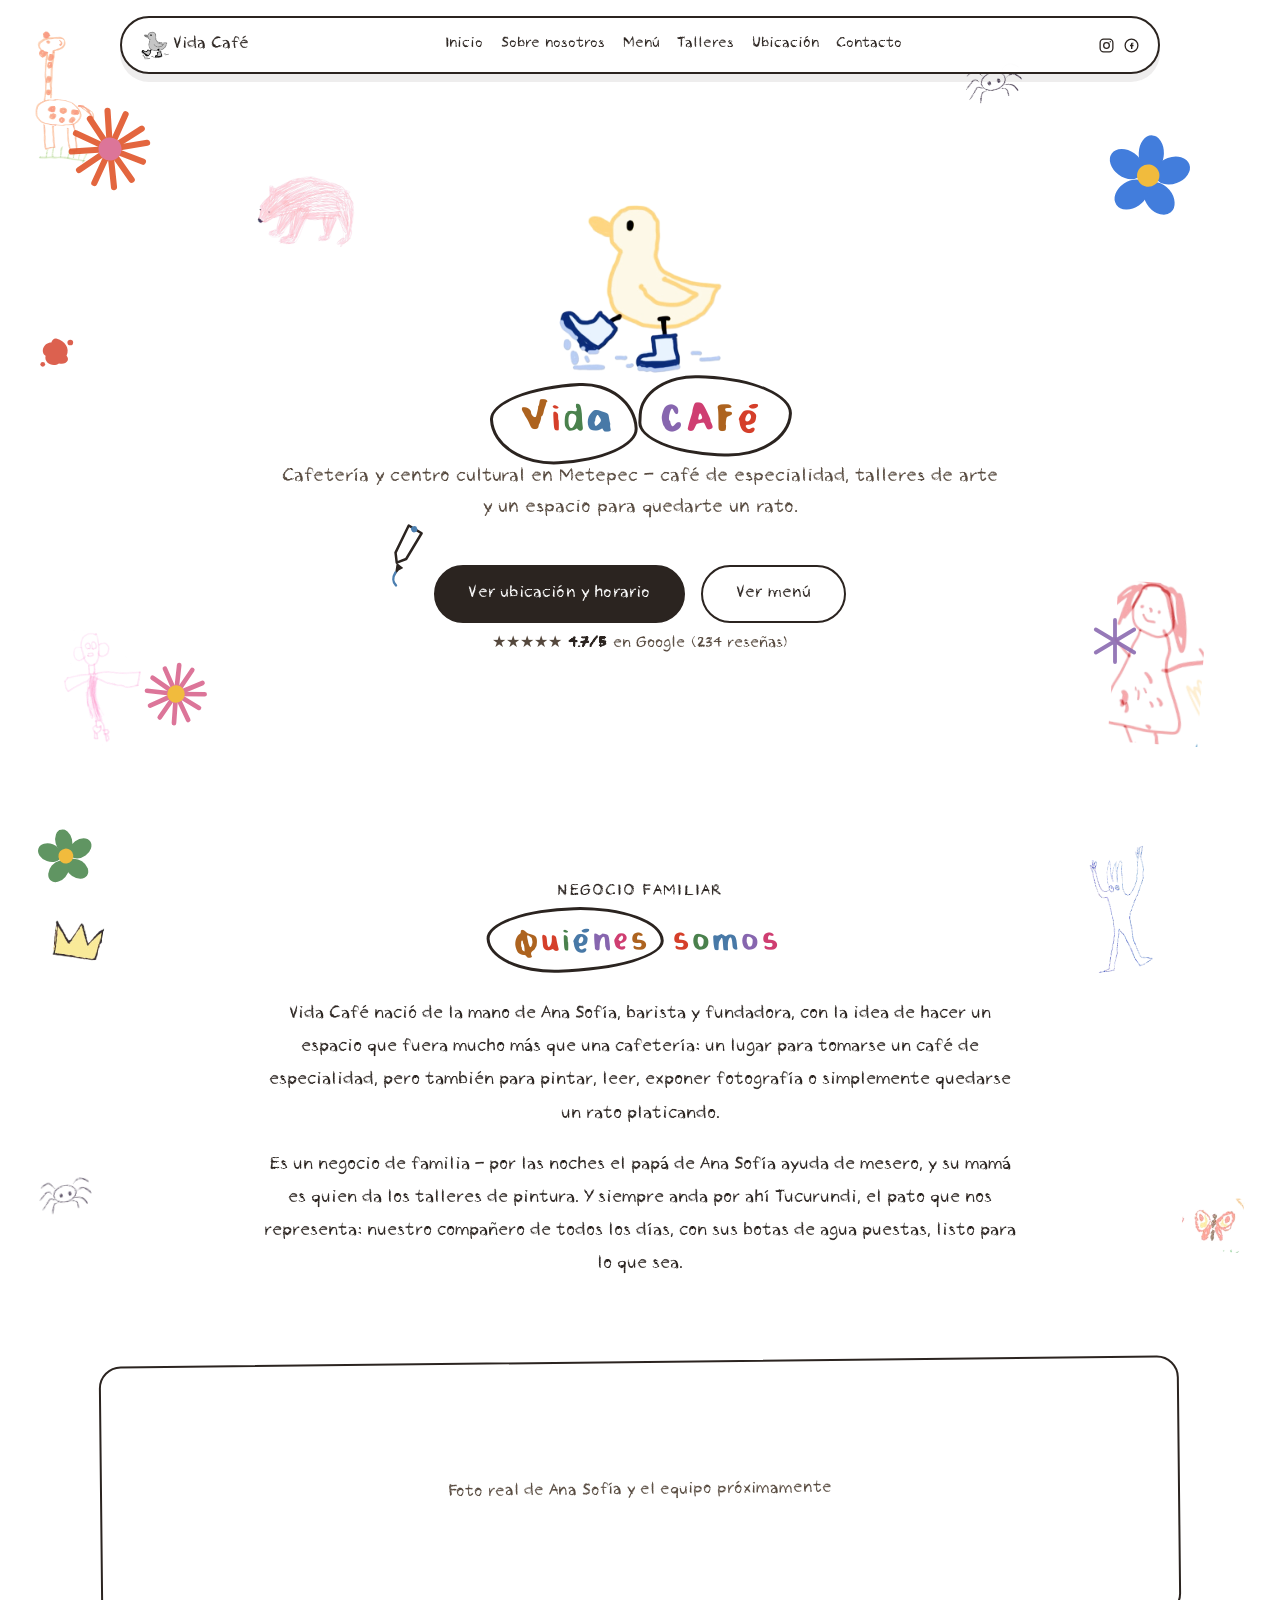
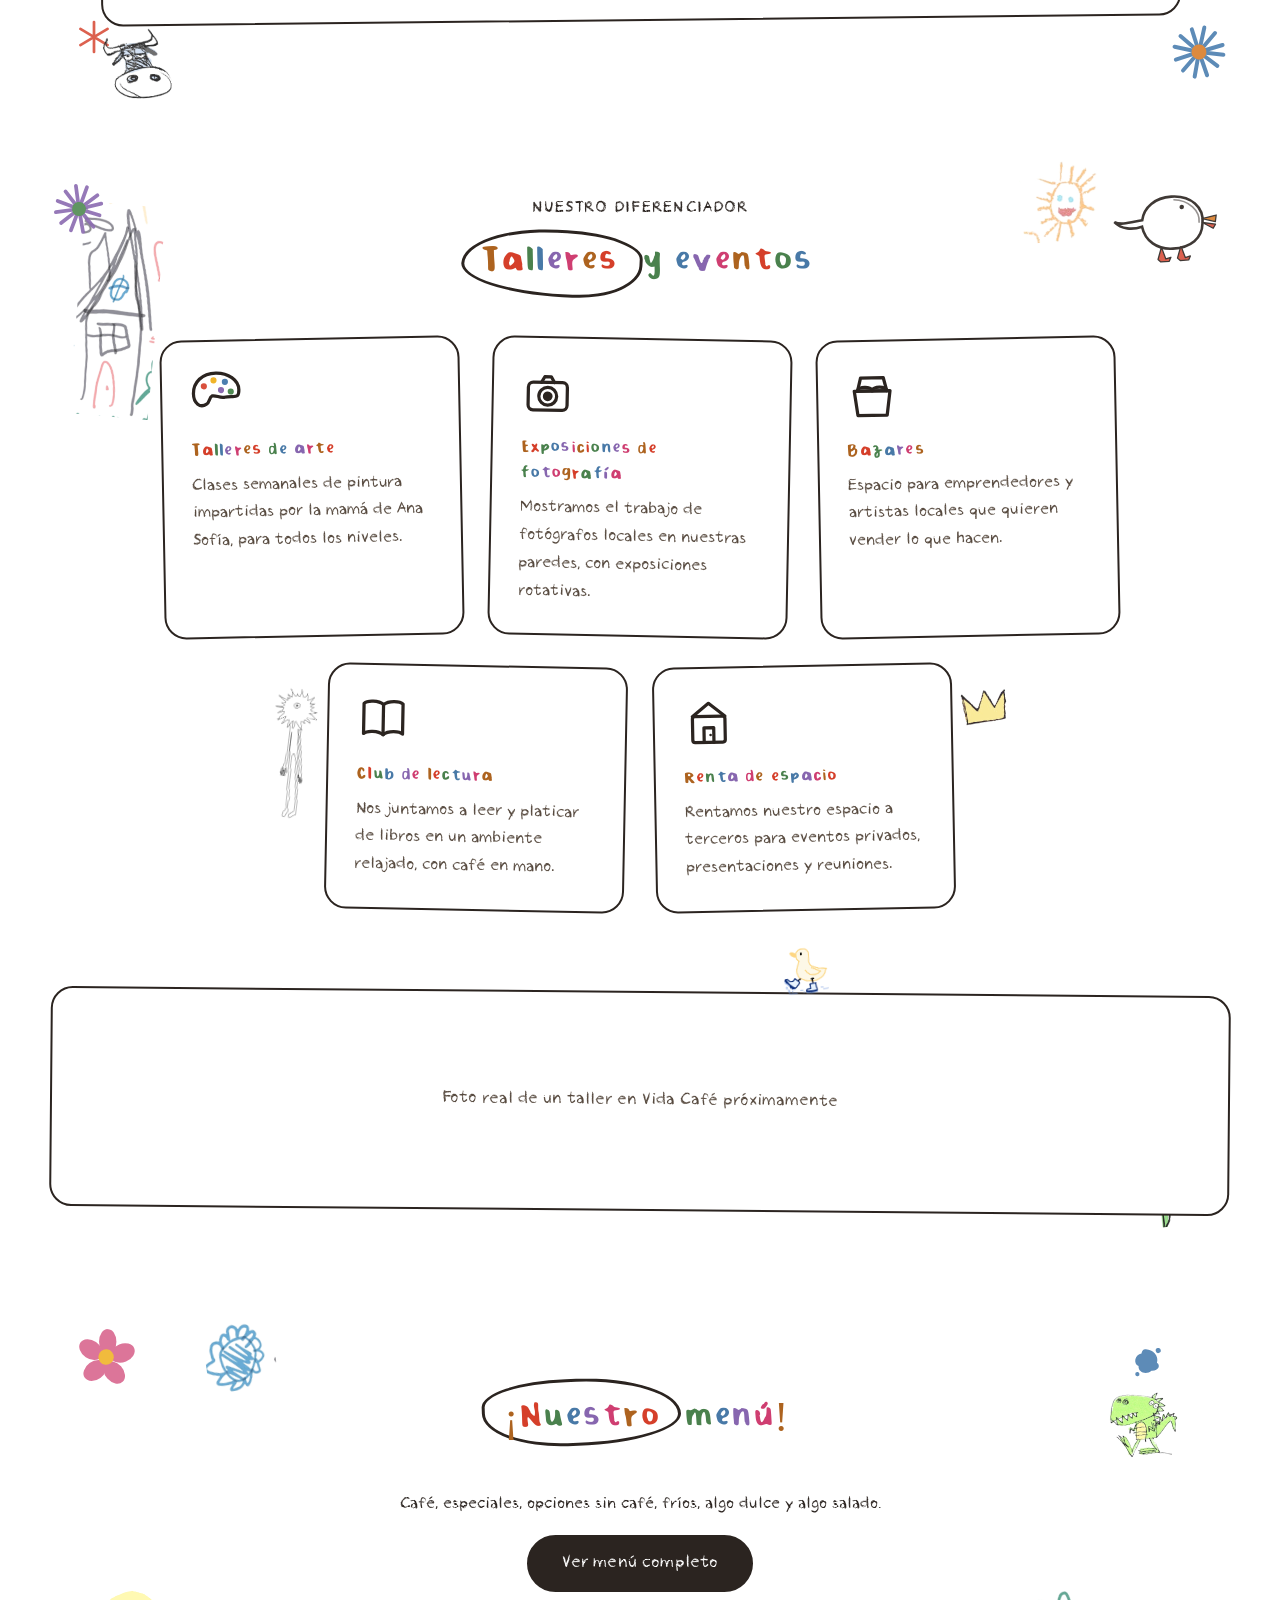
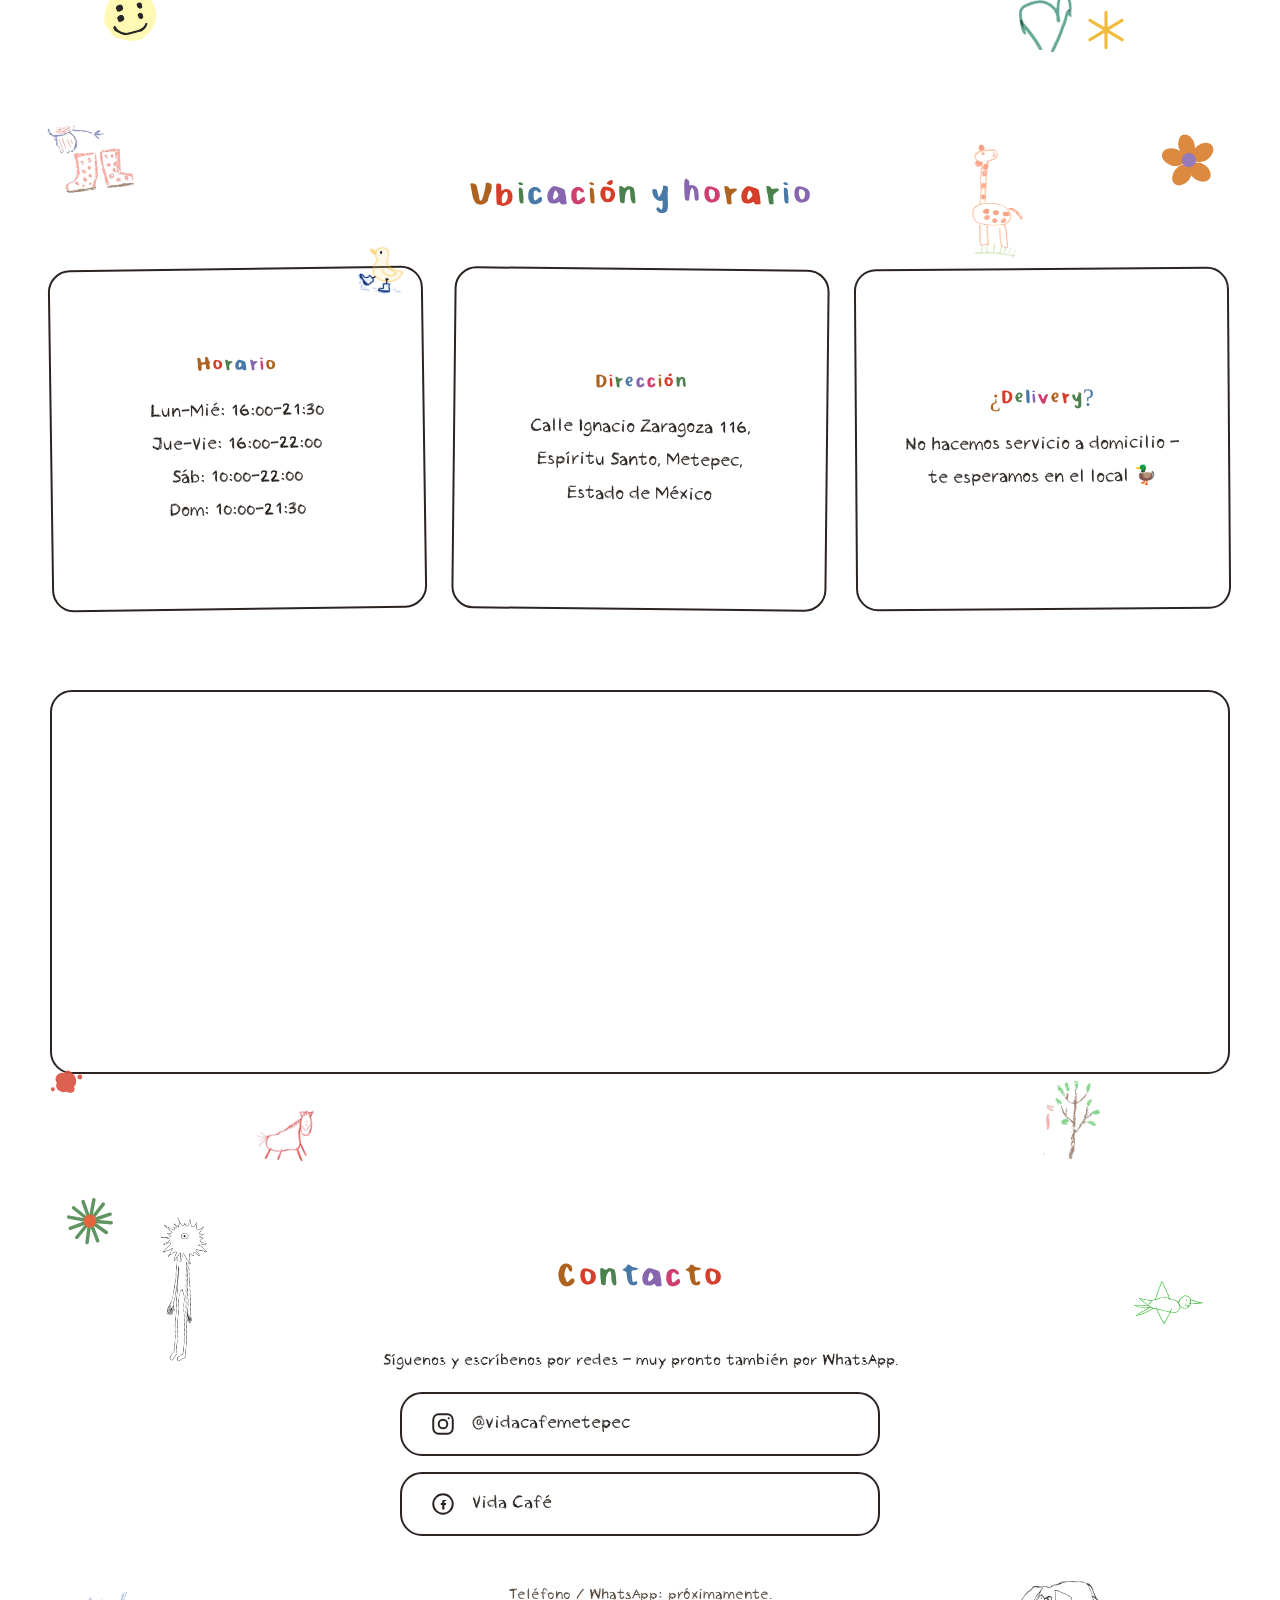
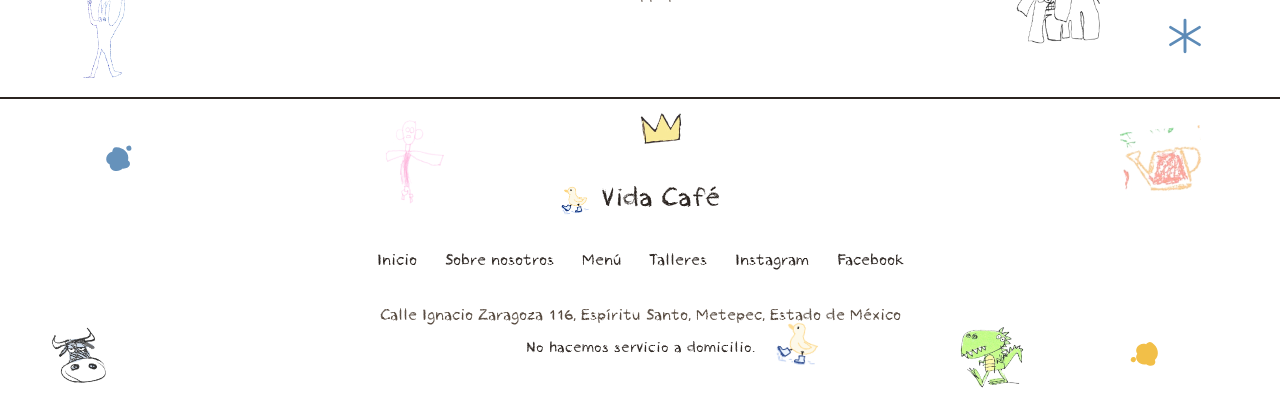
==== commit 98e2e054: "Corrige bugs de accesibilidad/responsive y confirma horario y precios pendientes - Traslape del pato" ====
--- a/index.html
+++ b/index.html
@@ -6,23 +6,22 @@
   <title>Vida Café — Cafetería y Centro Cultural en Metepec</title>
   <meta name="description" content="Vida Café: cafetería y centro cultural en Metepec. Café de especialidad, talleres de arte, exposiciones y bazares. Sin servicio a domicilio.">
 
-  <!-- PENDIENTE: actualizar canonical/og:url con el dominio final de Cloudflare Pages -->
-  <link rel="canonical" href="https://vidacafe.pages.dev/">
+  <link rel="canonical" href="https://vida-cafe.a01771796.workers.dev/">
 
   <meta property="og:type" content="website">
   <meta property="og:site_name" content="Vida Café">
-  <meta property="og:title" content="Vida Café — Cafetería y Centro Cultural en Metepec">
-  <meta property="og:description" content="Café de especialidad, talleres de arte, exposiciones y bazares en Metepec. Sin servicio a domicilio.">
-  <meta property="og:url" content="https://vidacafe.pages.dev/">
-  <meta property="og:image" content="https://vidacafe.pages.dev/images/og-preview.jpg">
+  <meta property="og:title" content="Vida Café - Metepec">
+  <meta property="og:description" content="Cafetería y centro cultural en Metepec — café de especialidad, talleres de arte y buena vida.">
+  <meta property="og:url" content="https://vida-cafe.a01771796.workers.dev/">
+  <meta property="og:image" content="https://vida-cafe.a01771796.workers.dev/images/og-preview.jpg">
   <meta property="og:image:width" content="1200">
   <meta property="og:image:height" content="630">
   <meta property="og:locale" content="es_MX">
 
   <meta name="twitter:card" content="summary_large_image">
-  <meta name="twitter:title" content="Vida Café — Cafetería y Centro Cultural en Metepec">
-  <meta name="twitter:description" content="Café de especialidad, talleres de arte, exposiciones y bazares en Metepec.">
-  <meta name="twitter:image" content="https://vidacafe.pages.dev/images/og-preview.jpg">
+  <meta name="twitter:title" content="Vida Café - Metepec">
+  <meta name="twitter:description" content="Cafetería y centro cultural en Metepec — café de especialidad, talleres de arte y buena vida.">
+  <meta name="twitter:image" content="https://vida-cafe.a01771796.workers.dev/images/og-preview.jpg">
 
   <link rel="icon" type="image/png" href="images/favicon-pato.png">
   <!-- Precarga de las fuentes locales criticas (cuerpo y titulares) para que
@@ -40,8 +39,8 @@
     "@context": "https://schema.org",
     "@type": "CafeOrCoffeeShop",
     "name": "Vida Café",
-    "url": "https://vidacafe.pages.dev/",
-    "menu": "https://vidacafe.pages.dev/menu.html",
+    "url": "https://vida-cafe.a01771796.workers.dev/",
+    "menu": "https://vida-cafe.a01771796.workers.dev/menu.html",
     "address": {
       "@type": "PostalAddress",
       "streetAddress": "Calle Ignacio Zaragoza 116, Espíritu Santo",
@@ -54,13 +53,19 @@
       "ratingValue": "4.7",
       "reviewCount": "234"
     },
+    "openingHours": [
+      "Mo,Tu,We 16:00-21:30",
+      "Th,Fr 16:00-22:00",
+      "Sa 10:00-22:00",
+      "Su 10:00-21:30"
+    ],
     "sameAs": [
       "https://www.instagram.com/vidacafemetepec/"
     ]
   }
   </script>
-  <!-- NOTA: openingHours y telephone se omiten a propósito del structured data hasta
-       confirmar horario vigente y número de contacto (ver PENDIENTES en el código). -->
+  <!-- NOTA: telephone se omite a propósito del structured data hasta
+       confirmar el número de contacto (ver PENDIENTE en el código). -->
 </head>
 <body>
 
@@ -105,7 +110,7 @@
         </a>
       </nav>
 
-      <button class="nav-toggle" id="nav-toggle" aria-label="Abrir menú de navegación" aria-expanded="false" aria-controls="main-nav">
+      <button type="button" class="nav-toggle" id="nav-toggle" aria-label="Abrir menú de navegación" aria-expanded="false" aria-controls="main-nav">
         <span></span><span></span><span></span>
       </button>
     </div>
@@ -434,10 +439,9 @@
 
       <div class="location-grid">
         <div class="location-card">
-          <img src="images/header-pato-color.png" alt="" class="site-doodle mascot-climb" style="top:0; right:16px; width:46px; transform:translateY(-100%) rotate(8deg);">
+          <img src="images/header-pato-color.png" alt="" class="site-doodle mascot-climb" style="top:0; right:16px; width:46px; transform:translateY(-22px) rotate(8deg);">
           <h3>Horario</h3>
-          <!-- PENDIENTE: confirmar horario vigente (dos fuentes distintas, ver notas) -->
-          <p>Horario por confirmar.</p>
+          <p>Lun–Mié: 16:00–21:30<br>Jue–Vie: 16:00–22:00<br>Sáb: 10:00–22:00<br>Dom: 10:00–21:30</p>
         </div>
 
         <div class="location-card">
--- a/style.css
+++ b/style.css
@@ -70,7 +70,7 @@
   /* Acentos de crayón (bloques de titulares, flores, tarjetas) */
   --accent-yellow: #f0b429;
   --accent-orange: #d97e2b;
-  --accent-red: #d9503d;
+  --accent-red: #d53f2a;
   --accent-green: #4f8a52;
   --accent-blue: #4c7fb0;
   --accent-purple: #8b6bb1;
@@ -406,6 +406,8 @@
 .hero-rating {
   display: inline-flex;
   align-items: center;
+  justify-content: center;
+  flex-wrap: wrap;
   gap: 0.4em;
   font-size: 1.02rem;
   color: var(--color-ink-soft);
@@ -976,9 +978,12 @@
      horario" en pantallas angostas — se esconde igual que el resto. */
   .hero-brush { display: none; }
 
-  /* El pato parado en la ficha de Horario rozaba el título en móvil —
-     se recorre un poco más arriba para dejarle aire. */
-  .location-card .mascot-climb { top: -8px; }
+  /* El pato de la ficha de Horario se traslapaba con "Ubicación y horario"
+     en móvil. El ajuste anterior (top: -8px) nunca surtía efecto porque el
+     inline style="top:0" del <img> le gana en especificidad a cualquier
+     regla de clase. El fix real es que el <img> ahora sube menos (ver su
+     translateY inline) más este margen extra de aire arriba de las fichas. */
+  .location-grid { margin-top: 0.75rem; }
 }
 
 /* ---------- 15. IMPRESIÓN (menu.html → PDF) ---------- */
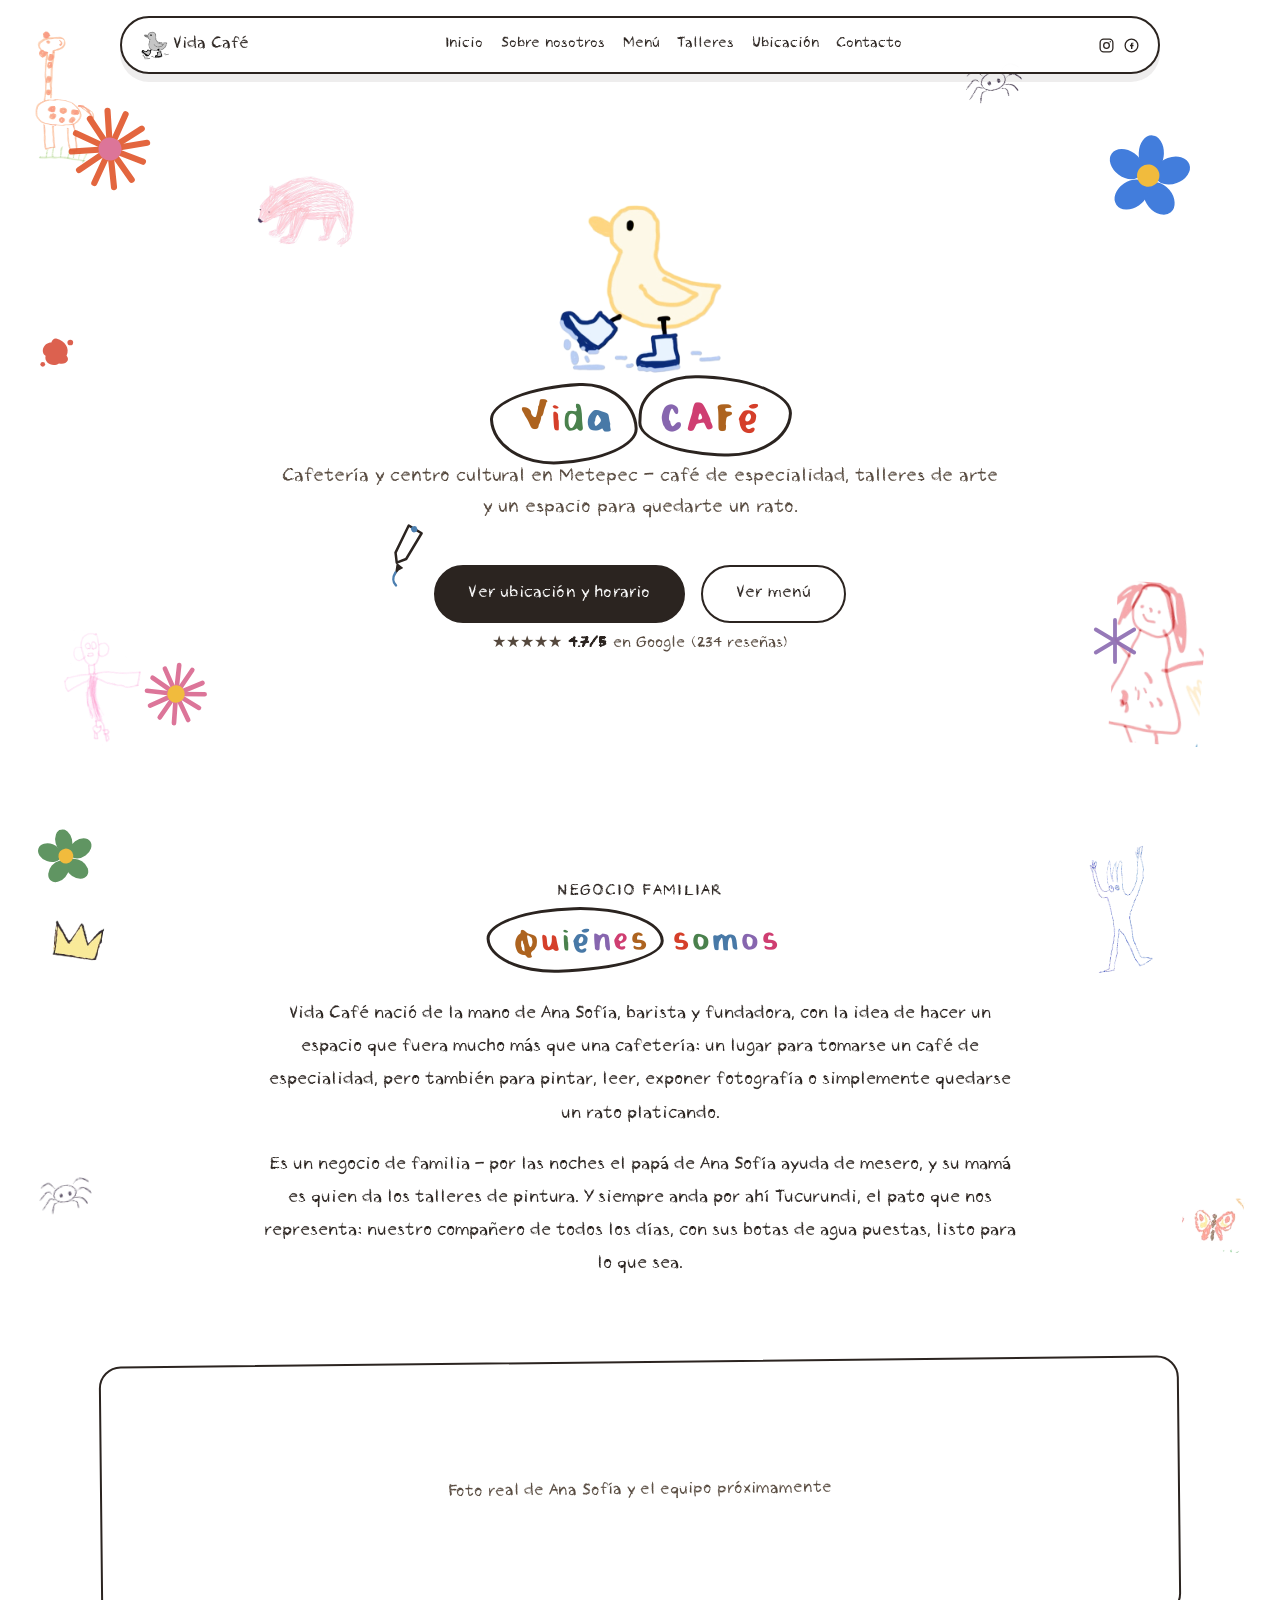
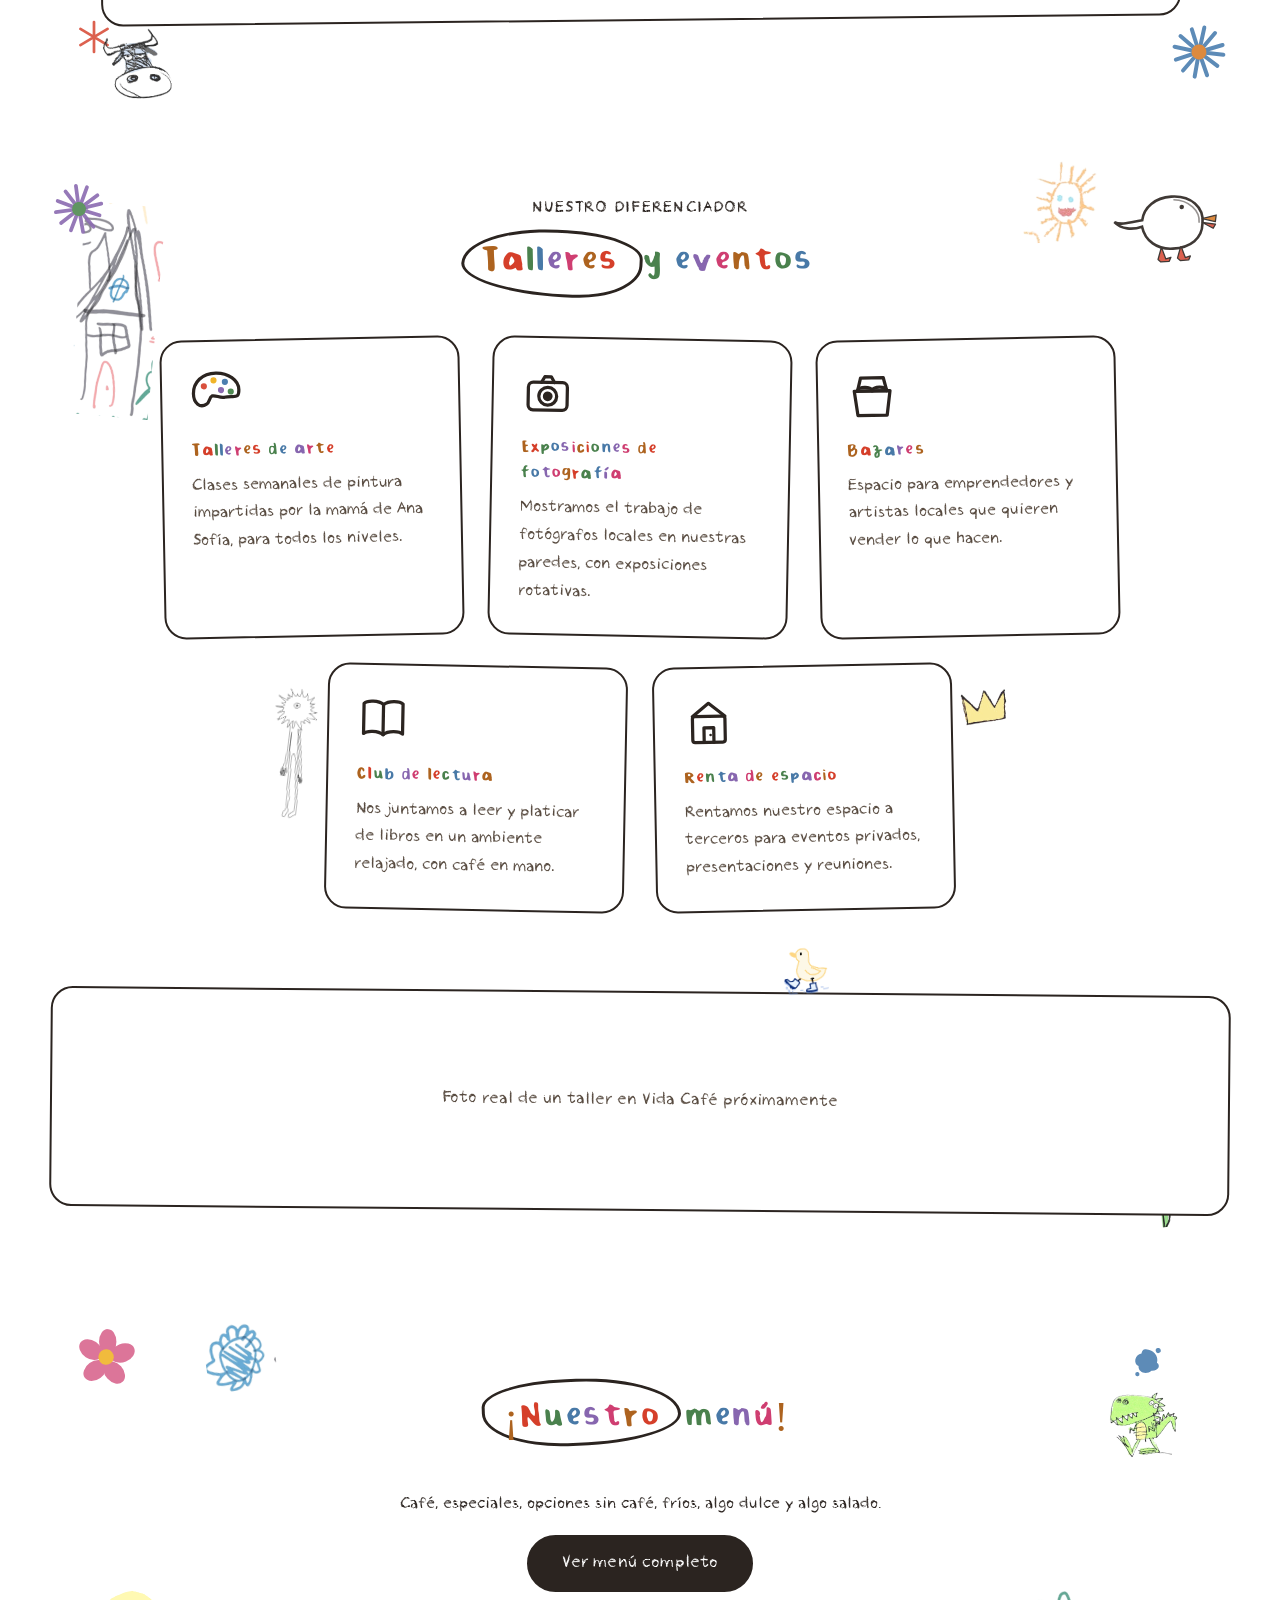
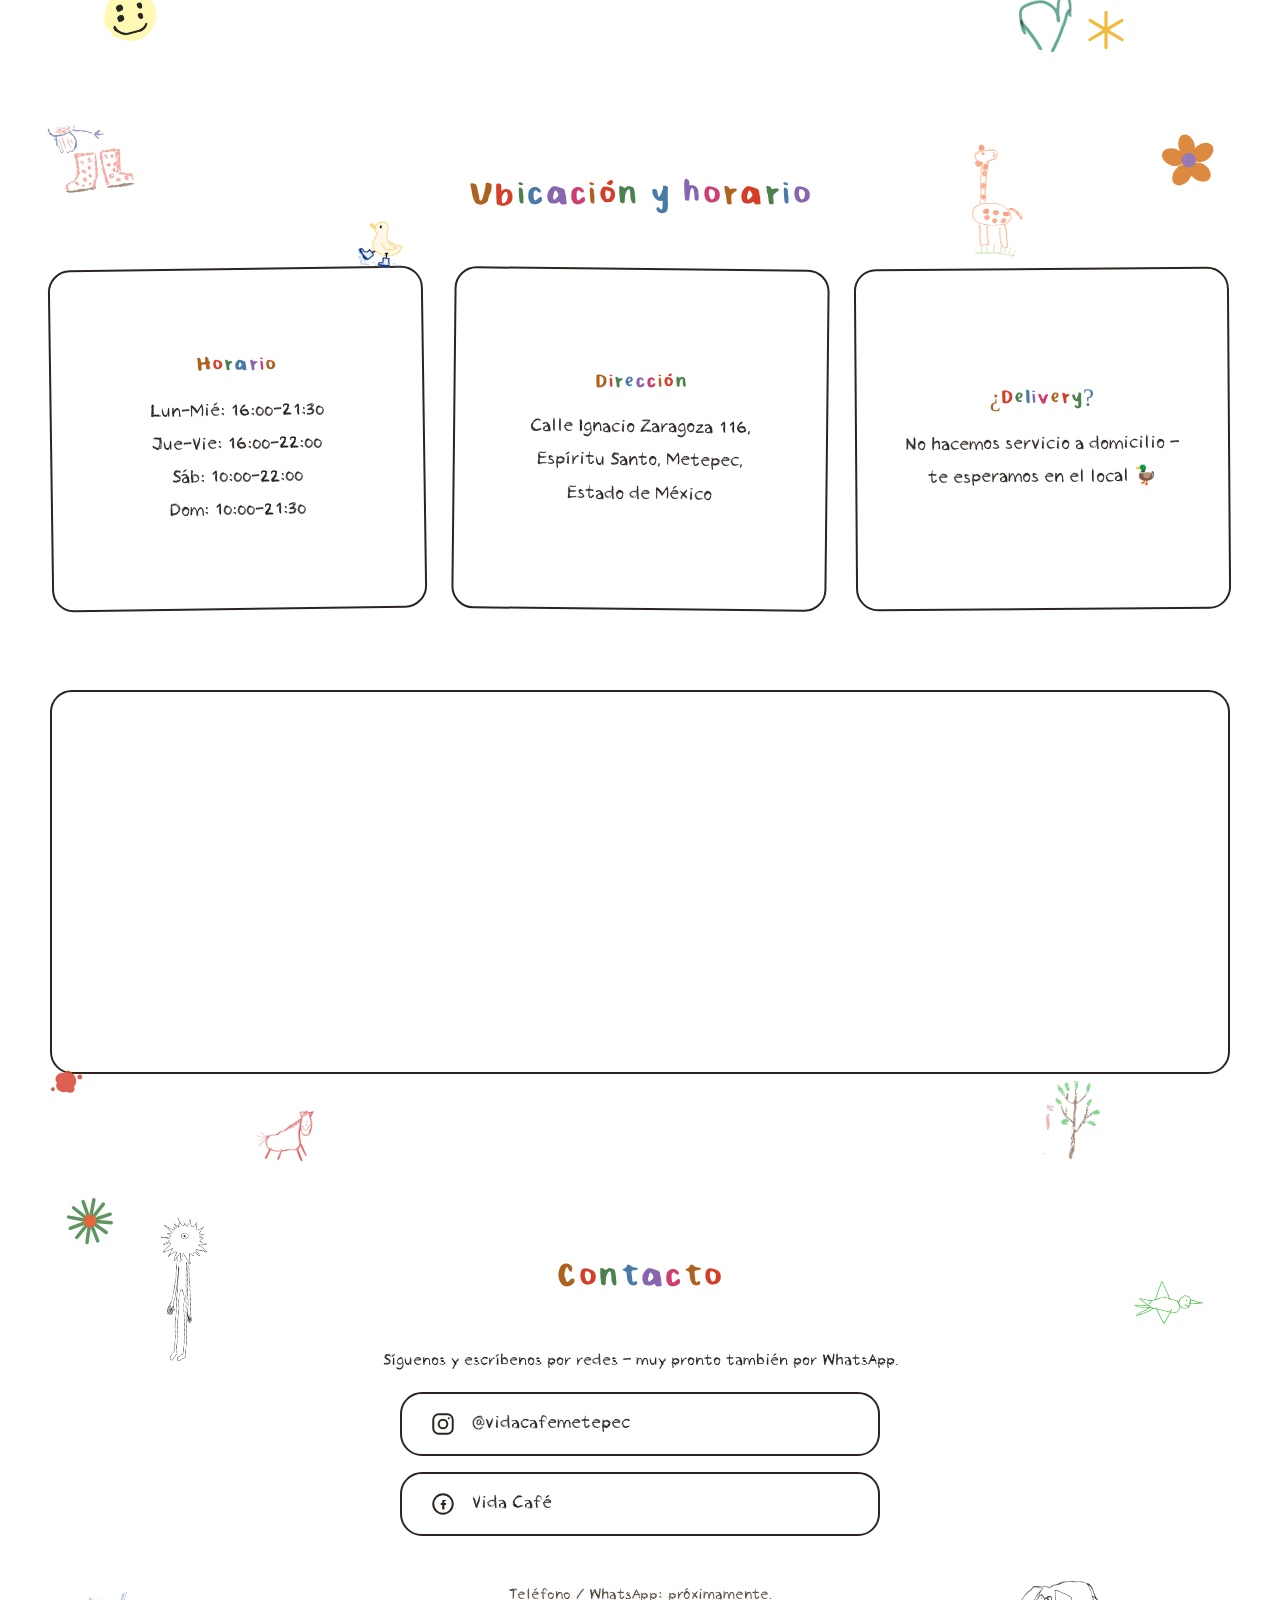
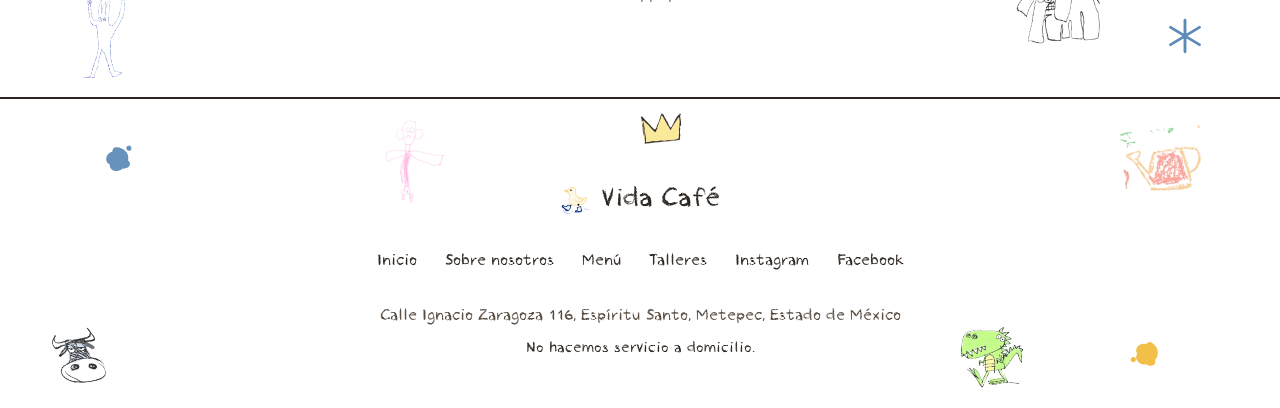
==== commit df466084: "Etiquetas Ch/Md en bebidas, y ajustes al pato de Horario y footer - menu.html: agrega una etiqueta c" ====
--- a/index.html
+++ b/index.html
@@ -439,7 +439,7 @@
 
       <div class="location-grid">
         <div class="location-card">
-          <img src="images/header-pato-color.png" alt="" class="site-doodle mascot-climb" style="top:0; right:16px; width:46px; transform:translateY(-22px) rotate(8deg);">
+          <img src="images/header-pato-color.png" alt="" class="site-doodle mascot-climb" style="top:0; right:16px; width:46px; transform:translateY(-100%) rotate(8deg);">
           <h3>Horario</h3>
           <p>Lun–Mié: 16:00–21:30<br>Jue–Vie: 16:00–22:00<br>Sáb: 10:00–22:00<br>Dom: 10:00–21:30</p>
         </div>
@@ -528,7 +528,6 @@
     <img src="images/doodle-dino-verde.png" alt="" class="site-doodle" style="bottom:6%; right:20%; width:65px; transform:rotate(4deg);">
     <img src="images/doodle-vaca.png" alt="" class="site-doodle" style="bottom:8%; left:4%; width:55px; transform:rotate(-4deg);">
     <img src="images/doodle-corona.png" alt="" class="site-doodle" style="top:4%; left:50%; width:45px; transform:rotate(-6deg);">
-    <img src="images/header-pato-color.png" alt="" class="site-doodle" style="bottom:14%; right:36%; width:42px; transform:rotate(10deg);">
     <div class="footer-inner">
       <p class="footer-brand">
         <img src="images/header-pato-color.png" alt="" class="logo-mark">
--- a/style.css
+++ b/style.css
@@ -665,6 +665,18 @@
   text-align: center;
   color: var(--color-ink-soft);
   font-size: 1.02rem;
+}
+
+/* Recordatorio chico de Chico/Mediano por categoría — nada más que una
+   etiqueta discreta pegada arriba a la derecha de la lista, para no competir
+   visualmente con los nombres/precios de abajo. */
+.menu-size-label {
+  text-align: right;
+  font-size: 0.8rem;
+  letter-spacing: 0.05em;
+  text-transform: uppercase;
+  color: var(--color-ink-soft);
+  margin: -0.9rem 0 0.6rem;
 }
 
 .menu-items li {
@@ -979,11 +991,11 @@
   .hero-brush { display: none; }
 
   /* El pato de la ficha de Horario se traslapaba con "Ubicación y horario"
-     en móvil. El ajuste anterior (top: -8px) nunca surtía efecto porque el
-     inline style="top:0" del <img> le gana en especificidad a cualquier
-     regla de clase. El fix real es que el <img> ahora sube menos (ver su
-     translateY inline) más este margen extra de aire arriba de las fichas. */
-  .location-grid { margin-top: 0.75rem; }
+     en móvil, y subirlo menos (para dejar aire) le quitaba el efecto de
+     "parado sobre el borde" de la tarjeta. Más simple: en móvil se oculta,
+     igual que el resto de los .site-doodle decorativos; en pantallas más
+     anchas sí hay aire de sobra y se queda caminando sobre la línea. */
+  .location-card .mascot-climb { display: none; }
 }
 
 /* ---------- 15. IMPRESIÓN (menu.html → PDF) ---------- */
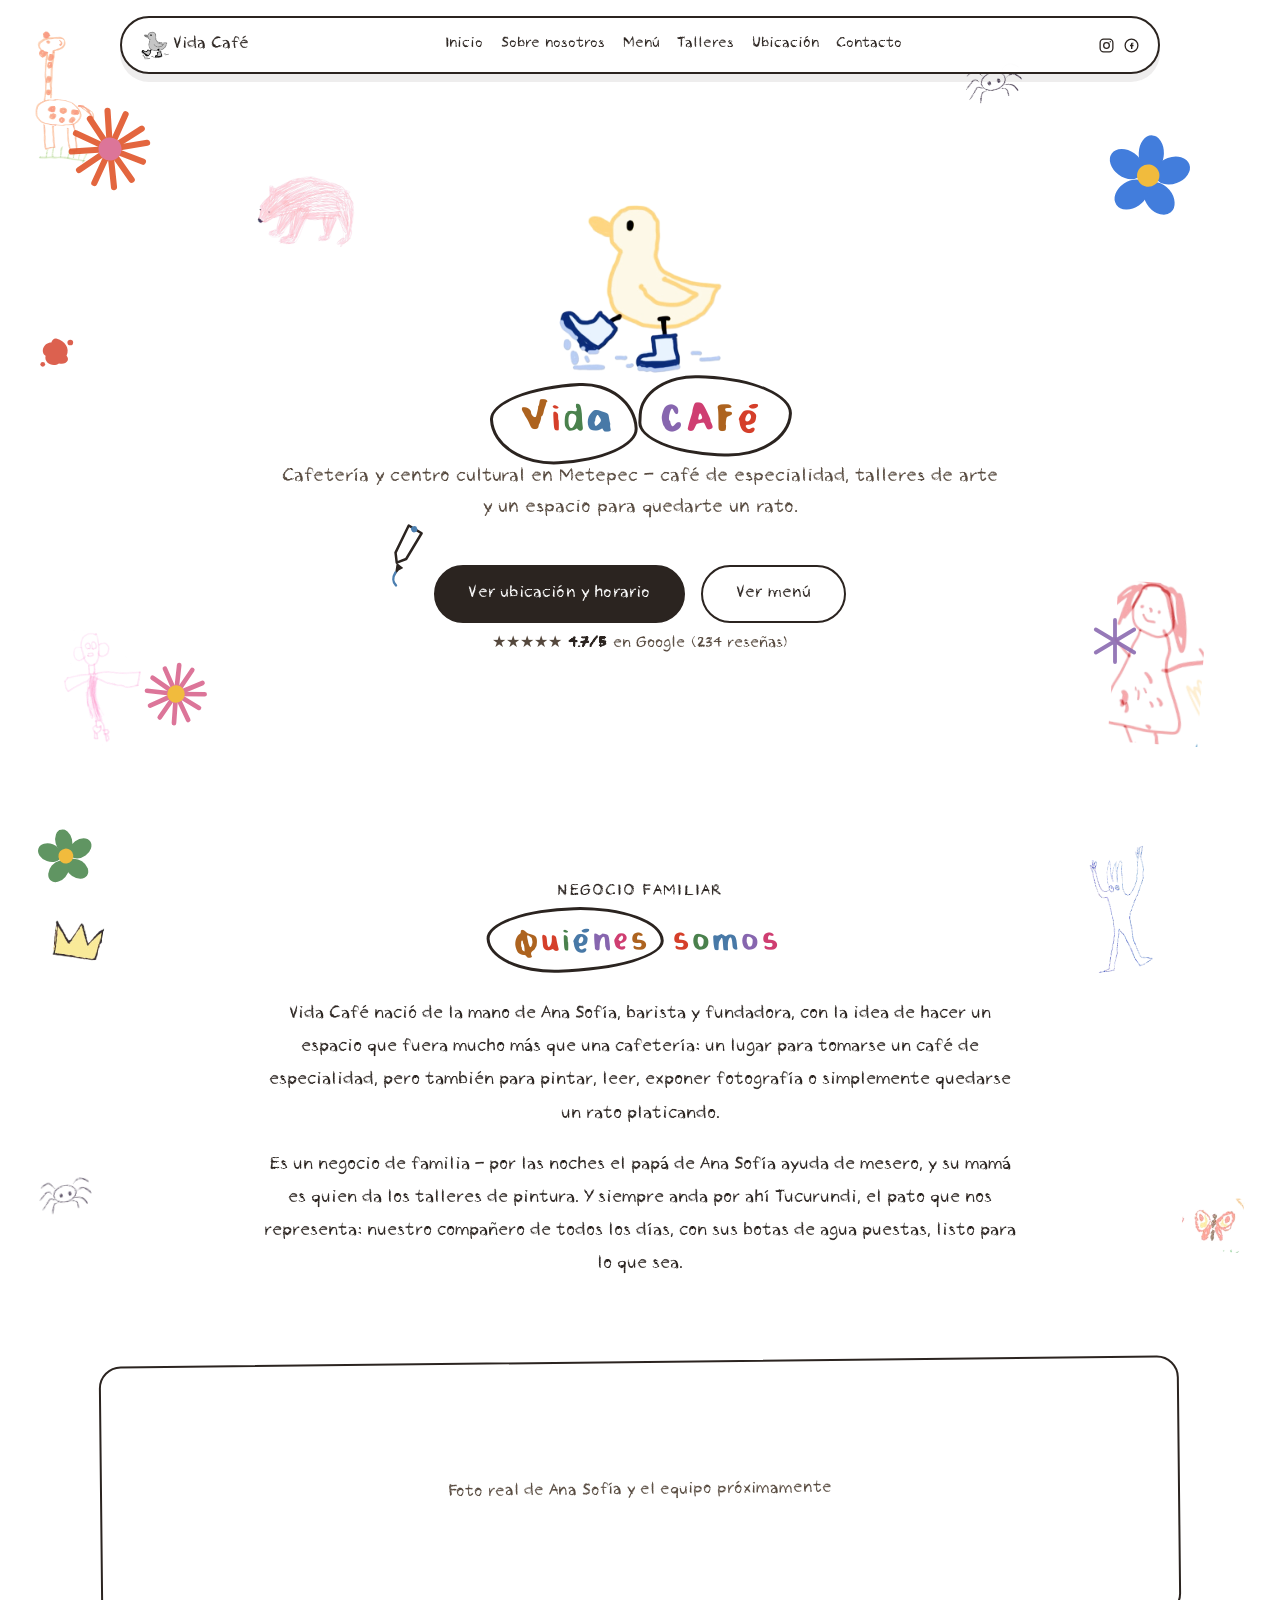
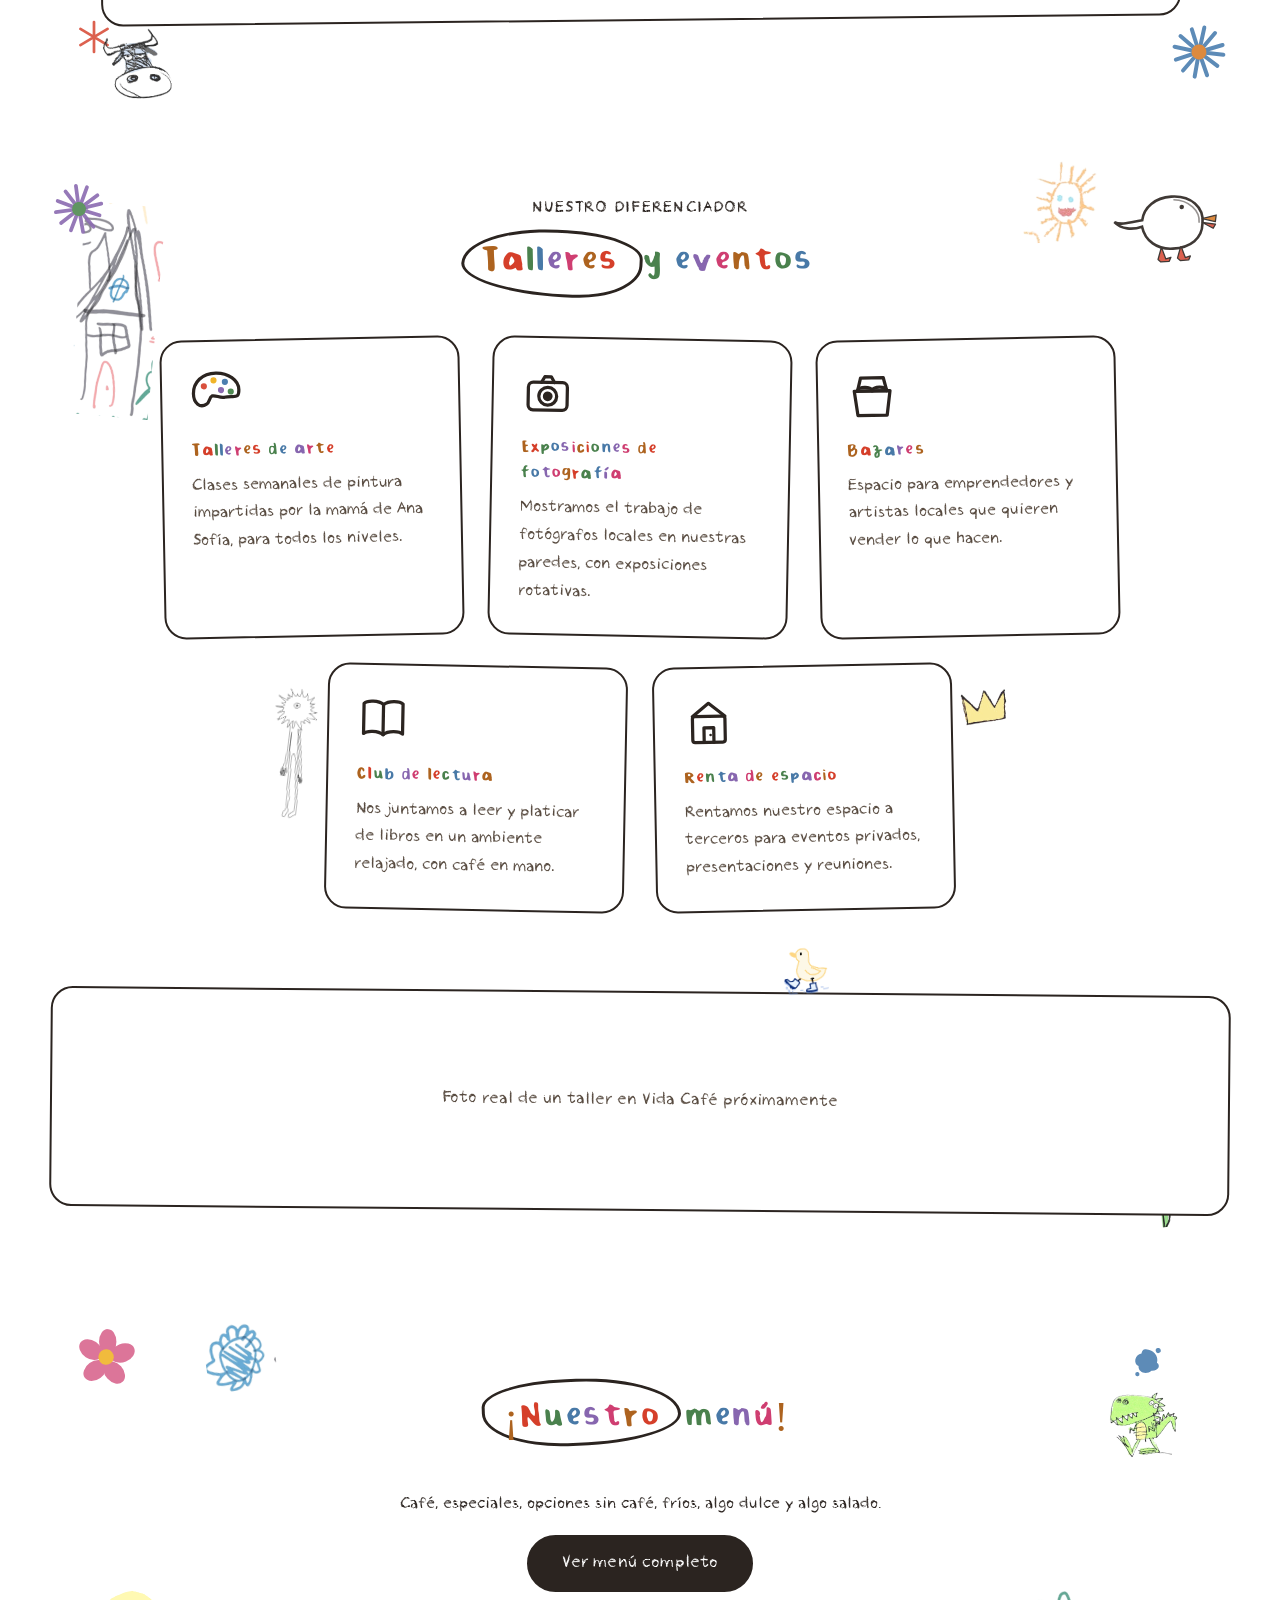
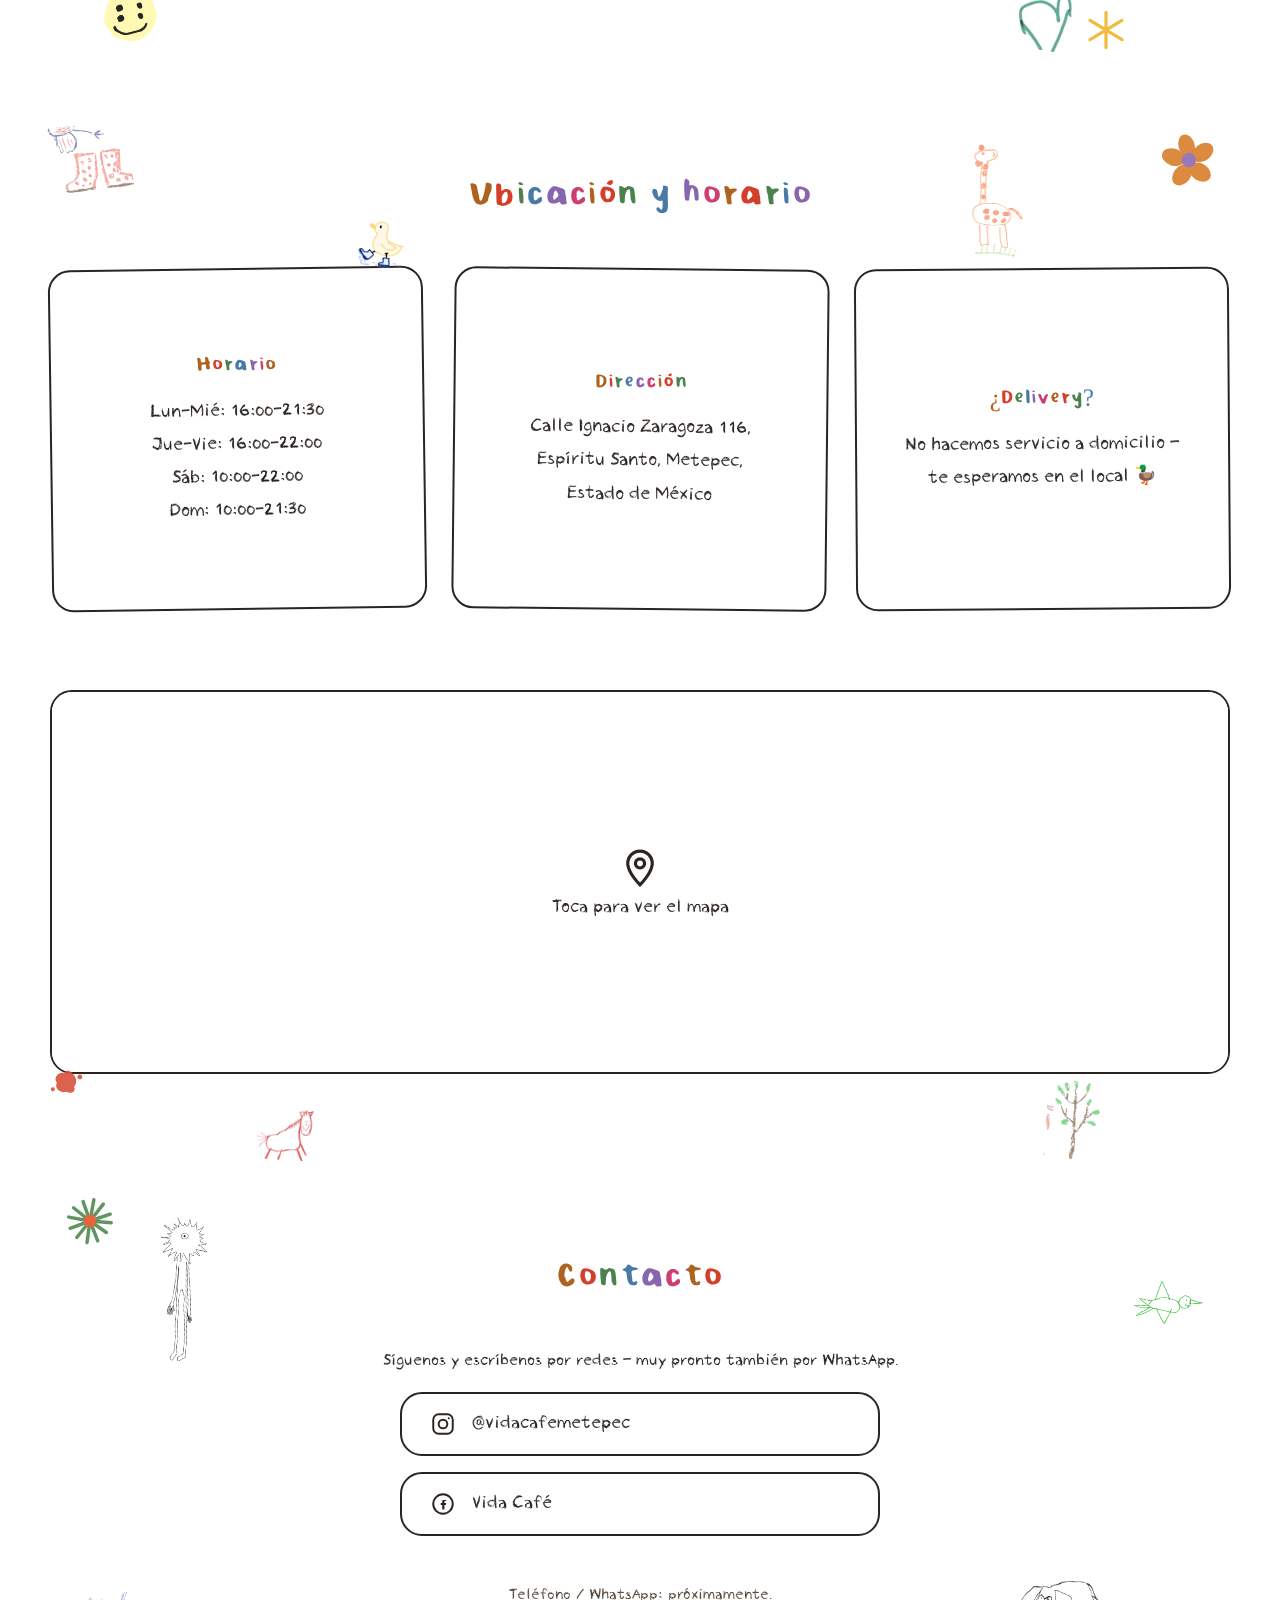
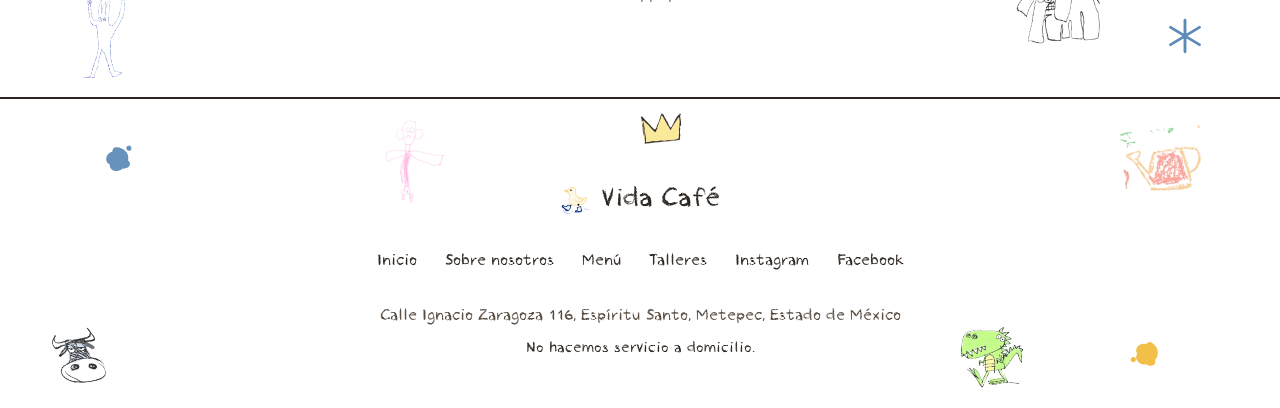
==== commit b8585873: "Carga el mapa de Google bajo demanda; centra el nav de categorías en escritorio - El iframe de Googl" ====
--- a/index.html
+++ b/index.html
@@ -456,12 +456,17 @@
       </div>
 
       <div class="location-map">
-        <iframe
-          title="Mapa de ubicación de Vida Café"
-          src="https://www.google.com/maps?q=Calle+Ignacio+Zaragoza+116%2C+Esp%C3%ADritu+Santo%2C+Metepec%2C+Estado+de+M%C3%A9xico&output=embed&z=16"
-          width="100%" height="380" style="border:0;" allowfullscreen loading="lazy"
-          referrerpolicy="no-referrer-when-downgrade">
-        </iframe>
+        <!-- El iframe de Google Maps es pesado (JS, tiles, fuentes propias) y
+             tardaba mucho en cargar en móvil, incluso con loading="lazy" —
+             lazy solo retrasa CUÁNDO empieza a pedirlo, no lo hace más ligero.
+             Por eso no se incrusta hasta que el usuario lo pide: el botón se
+             cambia por el iframe real al hacer clic (ver script.js). La URL
+             ya usa coordenadas en vez de la dirección en texto, así se
+             ahorra el paso de geocodificación en cuanto sí se carga. -->
+        <button type="button" class="location-map-load" data-map-src="https://www.google.com/maps?q=19.2511223,-99.6076966&output=embed&z=16">
+          <svg viewBox="0 0 24 24" fill="none" stroke="#2b2420" stroke-width="1.8" aria-hidden="true"><path d="M12 21s7-6.8 7-12.2A7 7 0 1 0 5 8.8C5 14.2 12 21 12 21Z"/><circle cx="12" cy="8.8" r="2.6"/></svg>
+          <span>Toca para ver el mapa</span>
+        </button>
       </div>
     </section>
 
--- a/style.css
+++ b/style.css
@@ -261,6 +261,7 @@
 }
 
 .header-inner {
+  position: relative;
   max-width: none;
   padding: 0 1.1rem;
   height: var(--header-height);
@@ -268,6 +269,17 @@
   align-items: center;
   justify-content: space-between;
   gap: 1.1rem;
+}
+
+/* menu.html: sin los íconos de redes, el nav de categorías quedaba pegado
+   a la derecha (justify-content:space-between con solo 2 hijos). Se centra
+   de verdad en el header, independiente del ancho del logo — solo en
+   escritorio, en móvil la regla de la media query de abajo lo regresa a
+   position:static. */
+.categories-nav {
+  position: absolute;
+  left: 50%;
+  transform: translateX(-50%);
 }
 
 .logo {
@@ -780,6 +792,27 @@
   border: 0;
   display: block;
 }
+
+.location-map-load {
+  display: flex;
+  flex-direction: column;
+  align-items: center;
+  justify-content: center;
+  gap: 0.6rem;
+  width: 100%;
+  height: 380px;
+  margin: 0;
+  padding: 0;
+  background: var(--color-panel);
+  border: none;
+  cursor: pointer;
+  font-family: var(--font-body);
+  font-size: 1.1rem;
+  color: var(--color-ink);
+  transition: background var(--transition);
+}
+.location-map-load:hover { background: var(--color-hover); }
+.location-map-load svg { width: 42px; height: 42px; }
 
 /* ---------- 12. CONTACTO ---------- */
 .contacto {
@@ -954,6 +987,22 @@
     transform: none;
     flex: 1 1 auto;
     min-width: 0;
+    /* Esta barra es la única pista de que las categorías se deslizan
+       horizontalmente — .main-nav trae scrollbar-width:none de base, así
+       que aquí se vuelve a mostrar, angosta y discreta. */
+    scrollbar-width: thin;
+    scrollbar-color: rgba(43, 36, 32, 0.35) transparent;
+  }
+  .categories-nav::-webkit-scrollbar {
+    display: block;
+    height: 3px;
+  }
+  .categories-nav::-webkit-scrollbar-track {
+    background: transparent;
+  }
+  .categories-nav::-webkit-scrollbar-thumb {
+    background: rgba(43, 36, 32, 0.35);
+    border-radius: 999px;
   }
 
   .categories-nav ul {
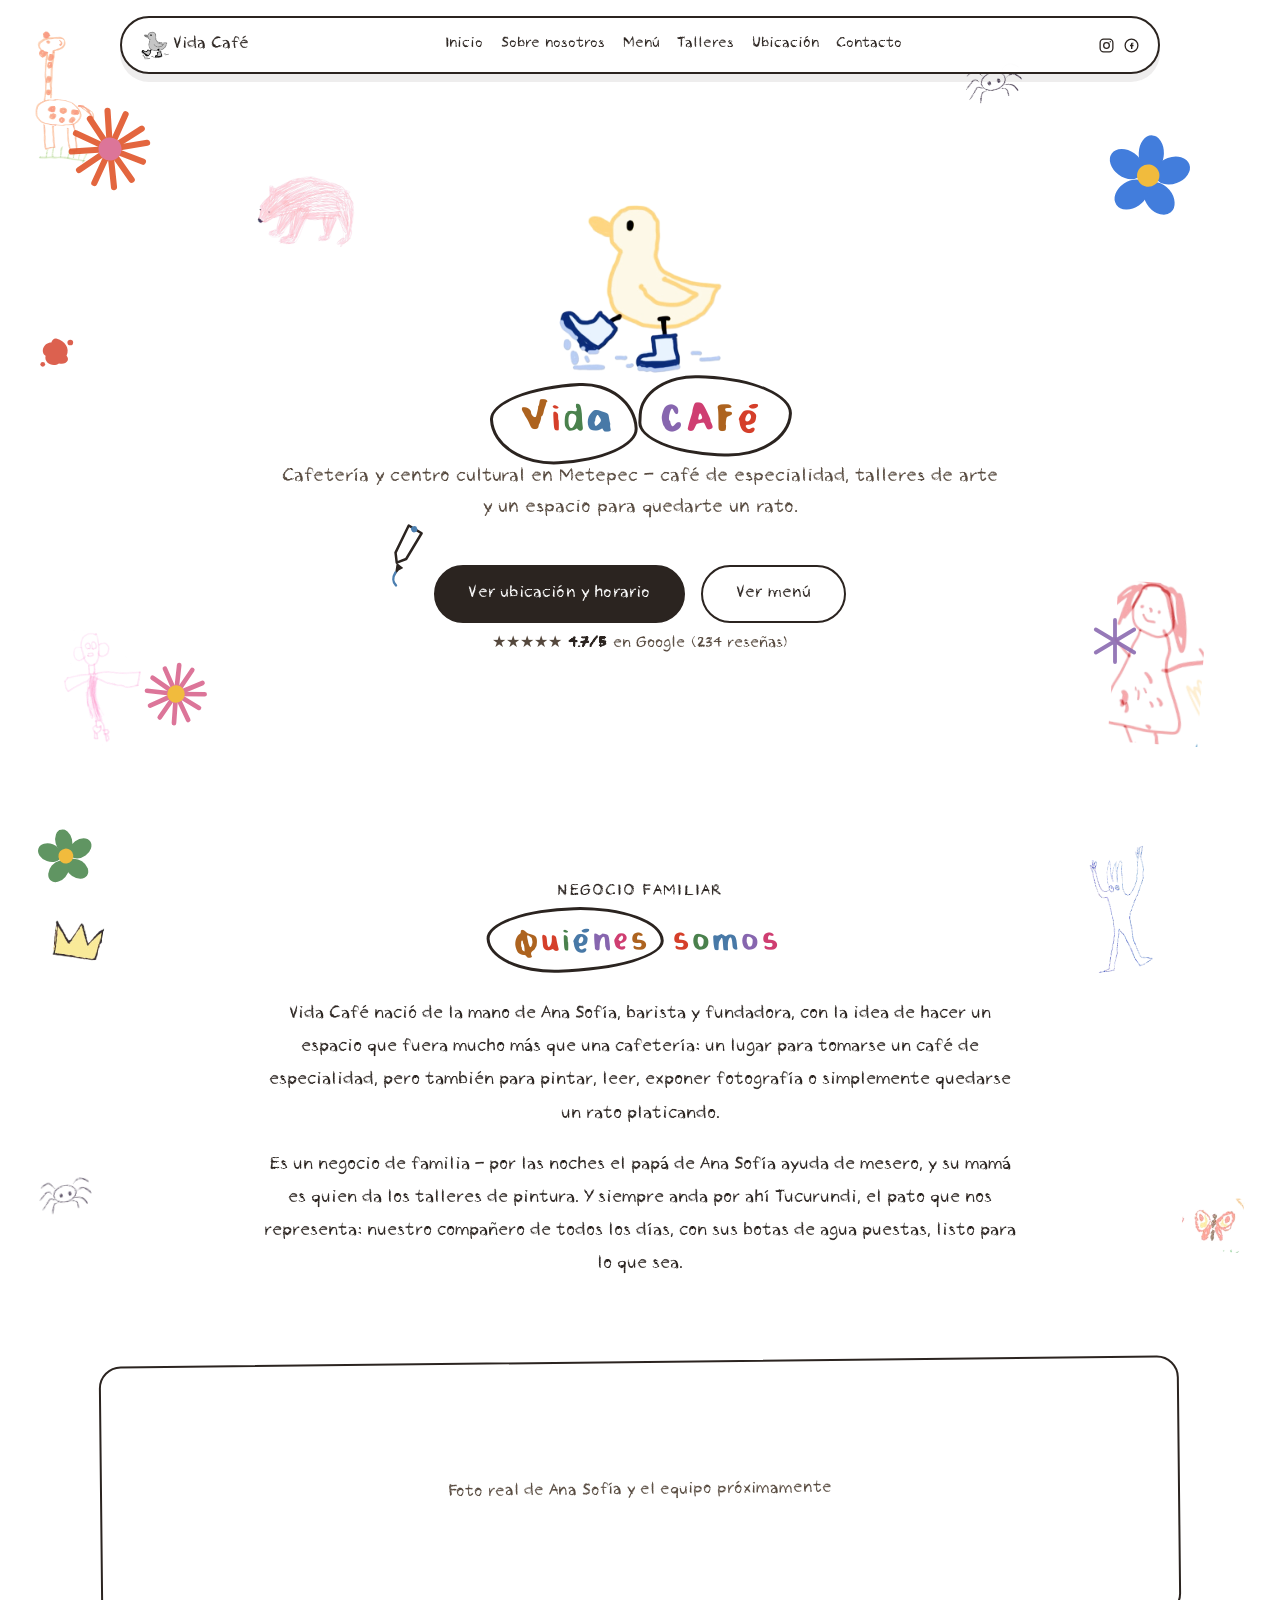
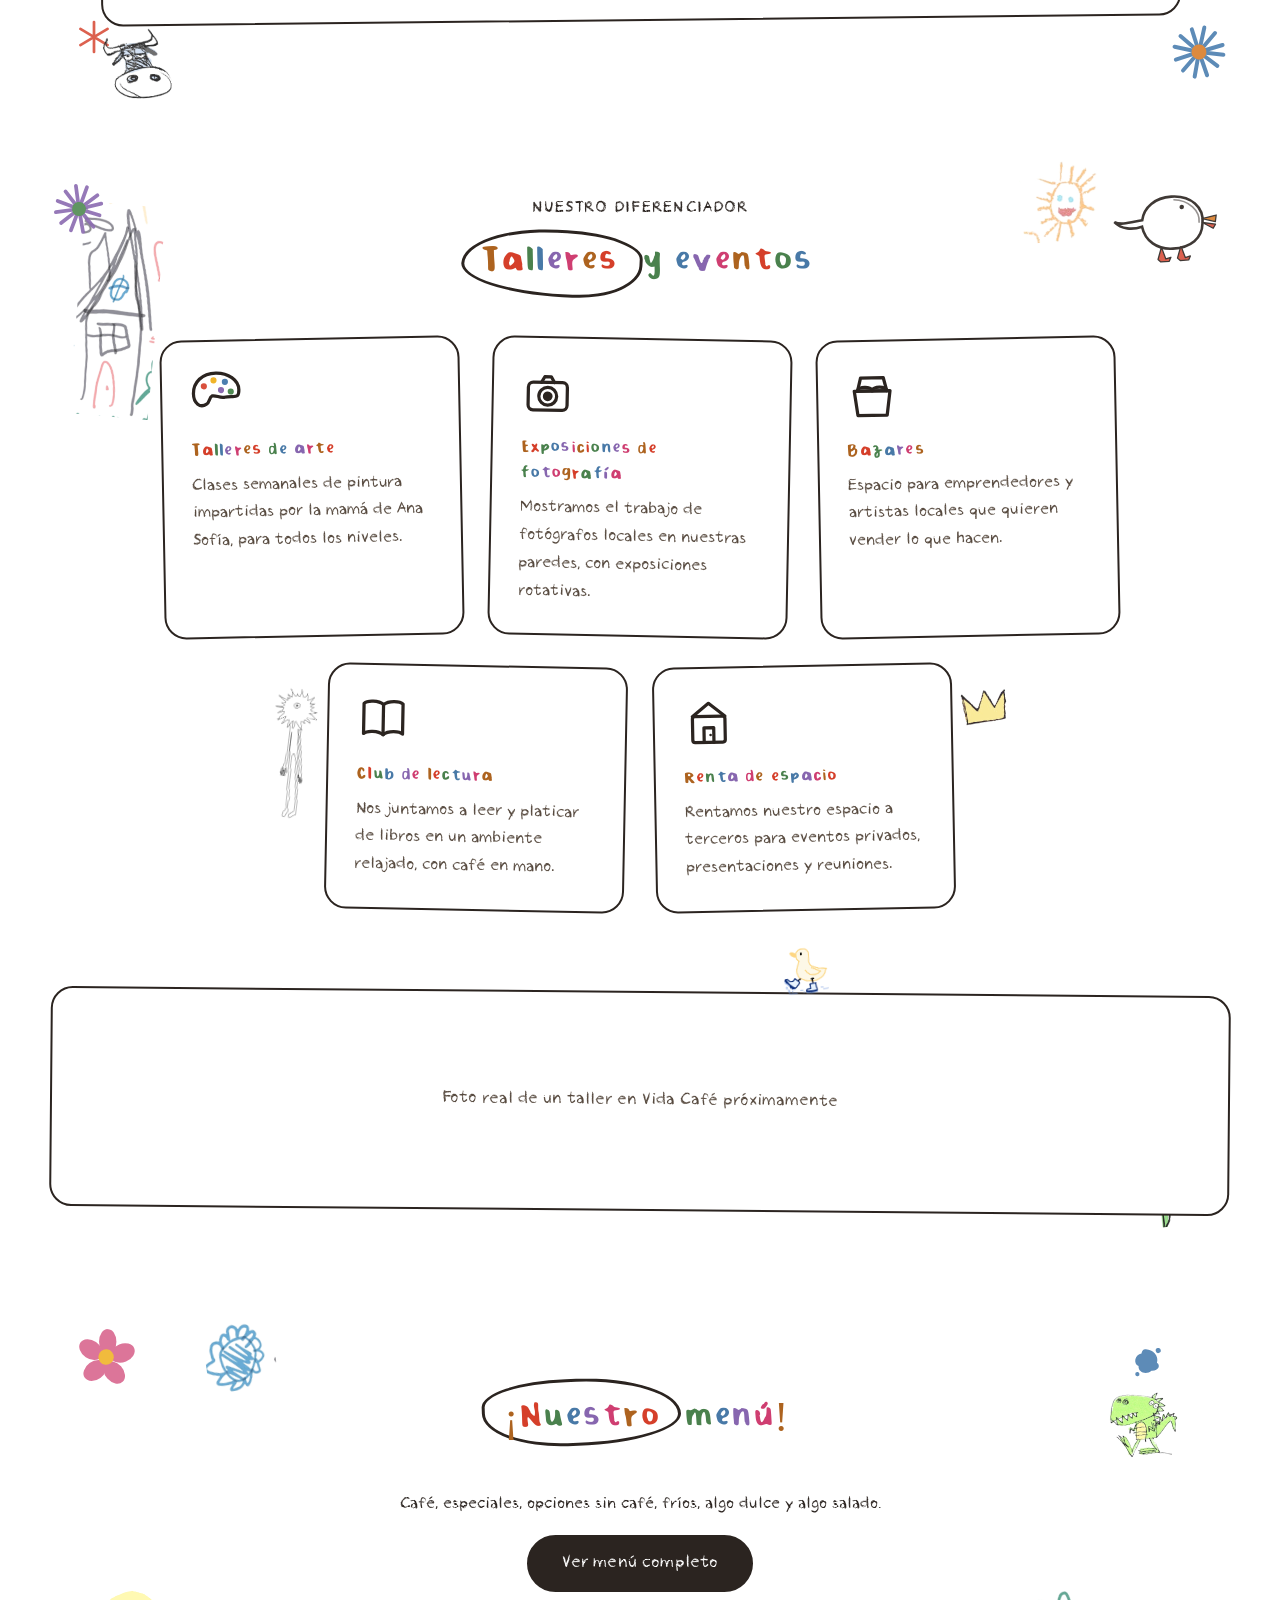
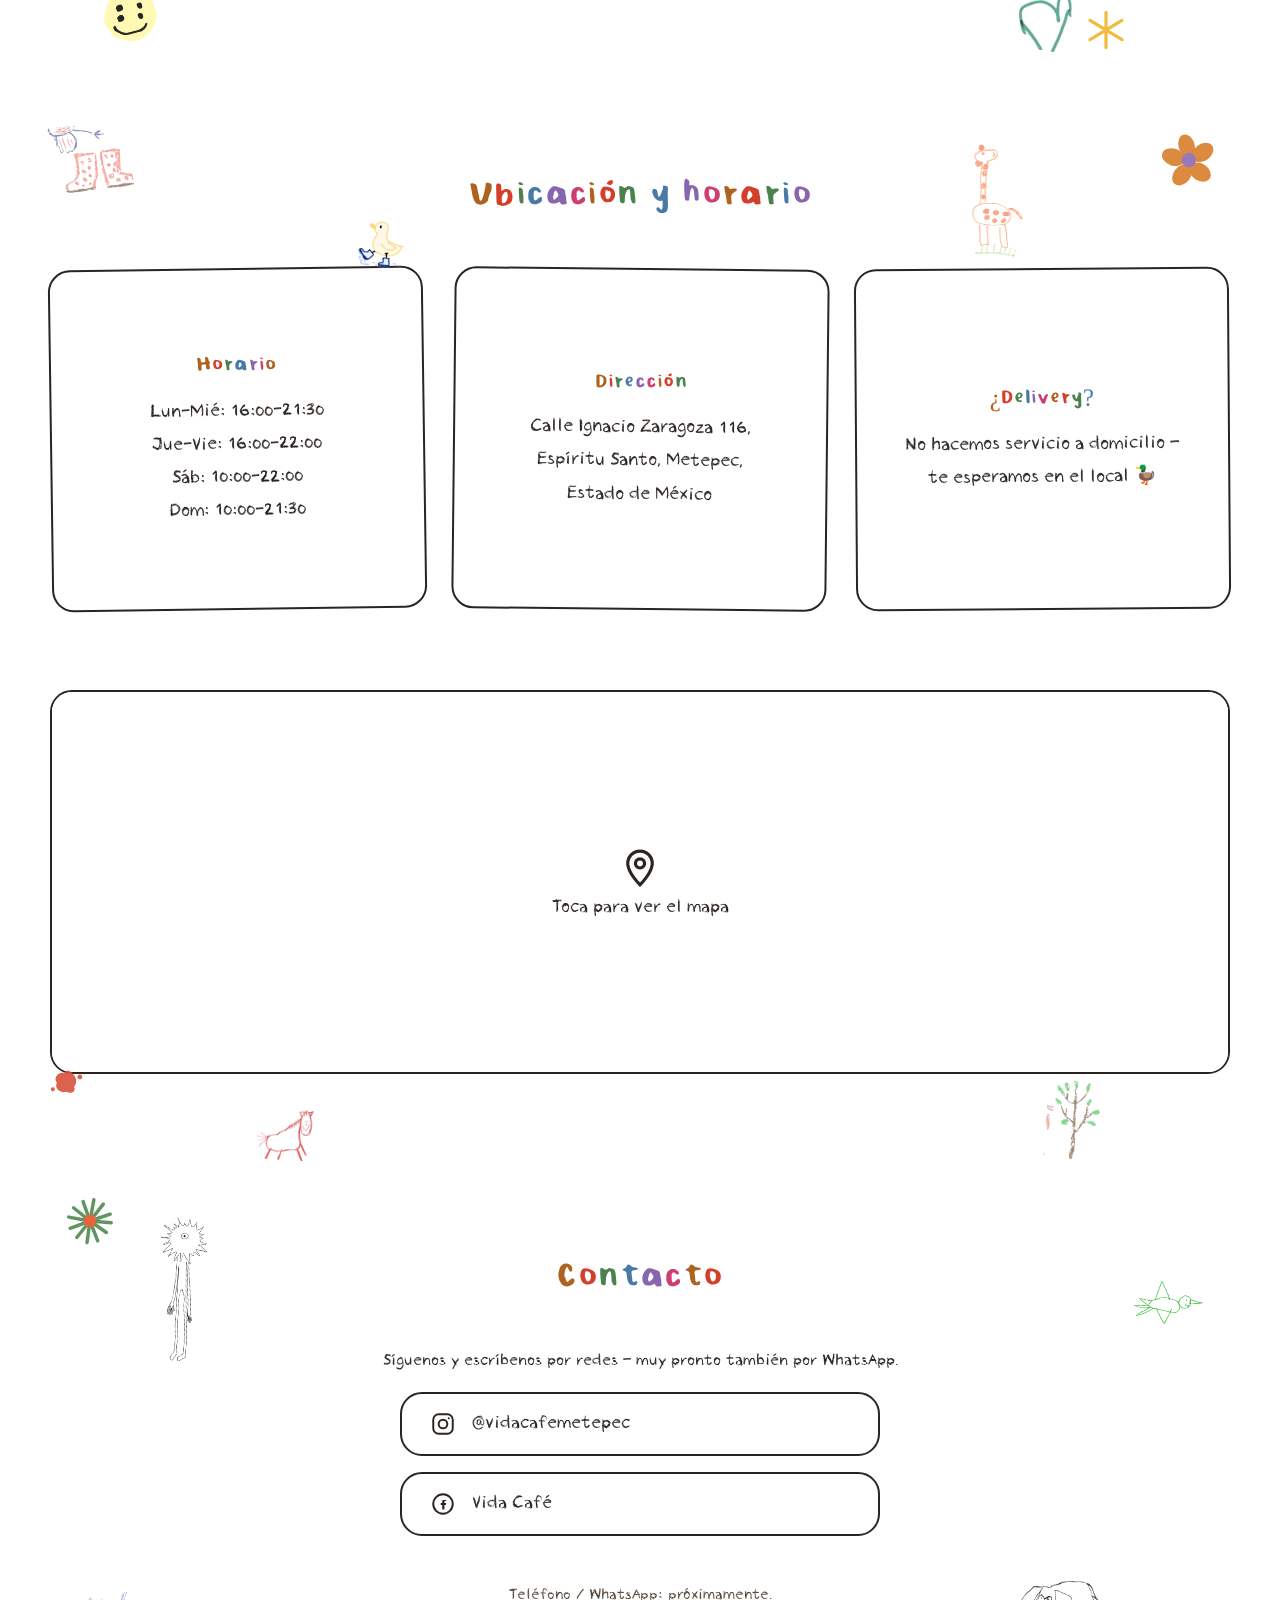
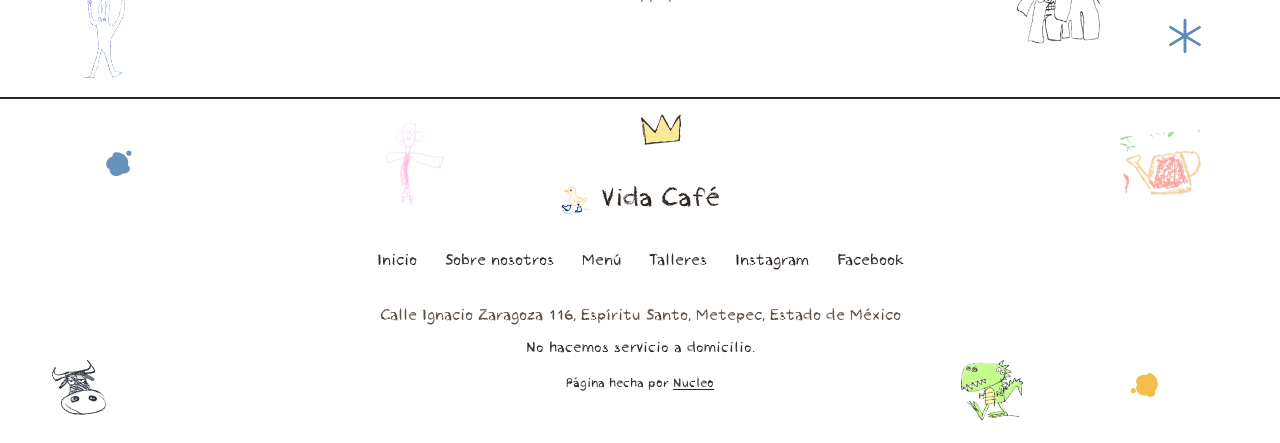
==== commit b1229fb2: "Agrega crédito 'Página hecha por Nucleo' en el pie Co-Authored-By: Claude Sonnet 5.5 <noreply@anthro" ====
--- a/index.html
+++ b/index.html
@@ -550,6 +550,7 @@
       </nav>
       <p class="footer-address">Calle Ignacio Zaragoza 116, Espíritu Santo, Metepec, Estado de México</p>
       <p class="footer-no-delivery">No hacemos servicio a domicilio.</p>
+      <p class="footer-credito">Página hecha por <a href="https://nucleoia.com.mx" target="_blank" rel="noopener">Nucleo</a></p>
     </div>
   </footer>
 
--- a/style.css
+++ b/style.css
@@ -923,6 +923,12 @@
      hamburguesa (a su izquierda) — más chicas para que quepan. */
   .header-social { margin-left: auto; gap: 0.5rem; margin-right: 0.6rem; }
   .header-social svg { width: 15px; height: 15px; }
+
+  /* En menu.html las redes solo se muestran en escritorio — en móvil ya
+     hay poco espacio junto a la barra de categorías deslizable y estorban.
+     El selector solo alcanza a esta página: .categories-nav no existe en
+     el header de index.html. */
+  .categories-nav ~ .header-social { display: none; }
 
   .nav-toggle { display: flex; }
 
@@ -1065,3 +1071,8 @@
   .menu-items li { border-bottom-color: rgba(0,0,0,0.15); }
   .item-name { color: #111; }
 }
+
+/* Crédito de Nucleo: obligatorio en todo sitio (demo o vendido); solo se quita si Luis lo indica para ese cliente. */
+.footer-credito { font-size: 0.8rem; margin-top: 0.5rem; }
+.footer-credito a { color: inherit; text-decoration: underline; text-underline-offset: 2px; }
+.footer-credito a:hover { opacity: 0.8; }
